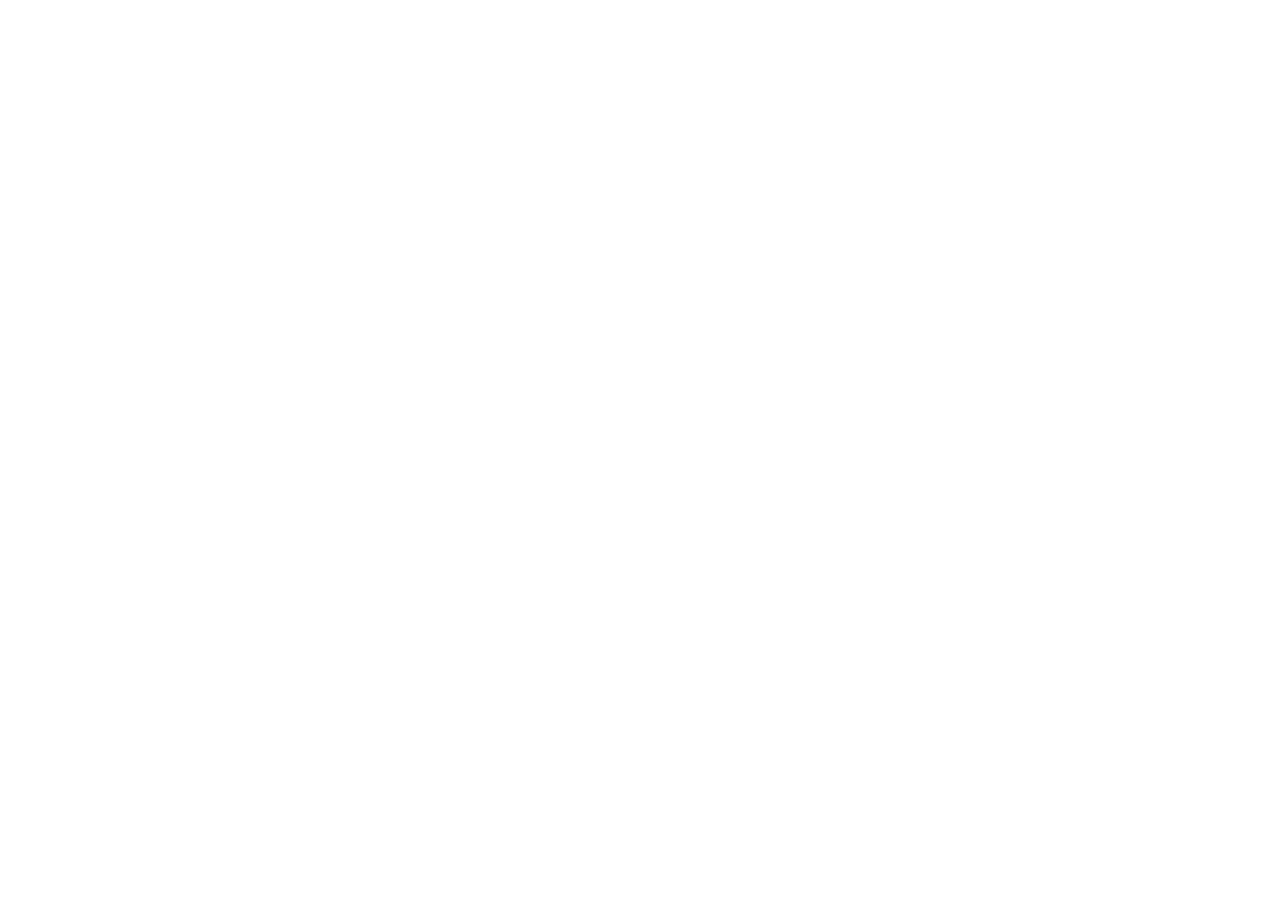
==== index.html @ 2eb29ce6 "添加大事件文件" ====
<!DOCTYPE html>
<html lang="zh-CN">

<head>
    <meta charset="UTF-8">
    <meta name="viewport" content="width=device-width, initial-scale=1.0">
    <title>Document</title>
</head>

<body>

</body>

</html>
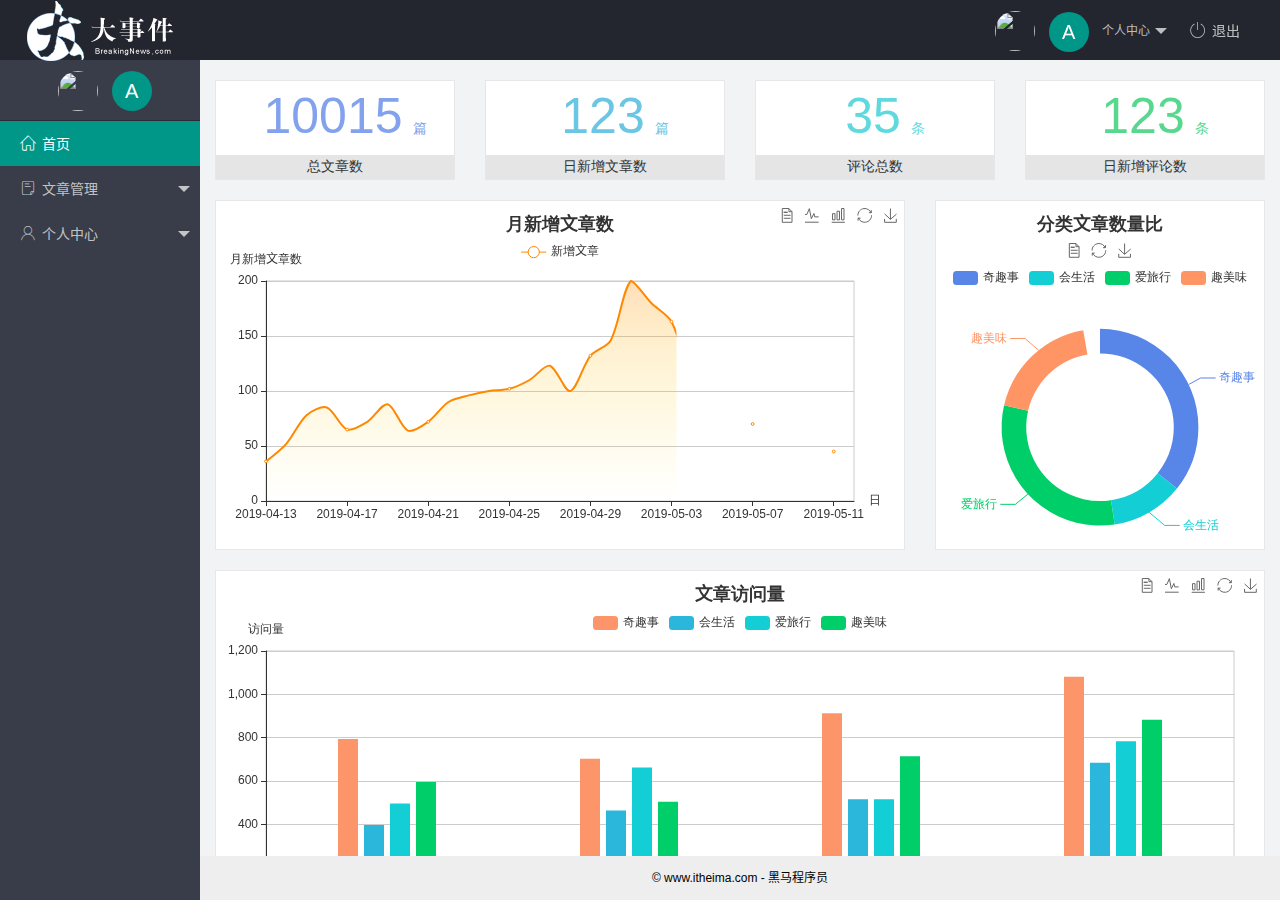
==== commit aab372e4: "完成了主页功能界面的开发" ====
--- a/index.html
+++ b/index.html
@@ -4,11 +4,90 @@
 <head>
     <meta charset="UTF-8">
     <meta name="viewport" content="width=device-width, initial-scale=1.0">
-    <title>Document</title>
+    <title>后台主页</title>
+    <!-- 导入layui的样式表 -->
+    <link rel="stylesheet" href="./assets/lib/layui/css/layui.css">
+    <!-- 引入第三方图标库 -->
+    <link rel="stylesheet" href="./assets/fonts/iconfont.css">
+    <!-- 导入自己的index.css样式表 -->
+    <link rel="stylesheet" href="./assets/css/index.css">
+    <!-- 导入jquery.js文件 -->
+    <script src="./assets/lib/jquery.js"></script>
+    <!-- 导入baseAPI.js文件 -->
+    <script src="./assets/js/baseAPI.js"></script>
+    <!-- 导入index.js文件 -->
+    <script src="./assets/js/index.js"></script>
+
 </head>
 
-<body>
+<body class="layui-layout-body">
+    <div class="layui-layout layui-layout-admin">
+        <div class="layui-header">
+            <div class="layui-logo">
+                <img src="./assets/images/logo.png" alt="">
+            </div>
+            <!-- 头部区域（可配合layui已有的水平导航） -->
+            <ul class="layui-nav layui-layout-right">
+                <li class="layui-nav-item">
+                    <a href="javascript:;" class="userinfo">
+                        <img src="http://t.cn/RCzsdCq" class="layui-nav-img">
+                        <span class="text-avator">A</span> 个人中心
+                    </a>
+                    <dl class="layui-nav-child">
+                        <dd><a href="">基本资料</a></dd>
+                        <dd><a href="">更改图像</a></dd>
+                        <dd><a href="">重置密码</a></dd>
+                    </dl>
+                </li>
+                <li class="layui-nav-item"><a href="javascript:;" id="btnlogout"><span
+                            class="iconfont icon-tuichu"></span>退出</a></li>
+            </ul>
+        </div>
 
+        <div class="layui-side layui-bg-black">
+            <div class="layui-side-scroll">
+                <!-- //左侧栏个人图像 -->
+                <div class="userinfo">
+                    <img src="http://t.cn/RCzsdCq" class="layui-nav-img">
+                    <span class="text-avator">A</span>
+                    <span id="welcome" 欢迎***</span>
+                </div>
+                <!-- 左侧导航区域（可配合layui已有的垂直导航） -->
+                <ul class="layui-nav layui-nav-tree" lay-shrink="all">
+                    <li class="layui-nav-item layui-this"><a href="/home/dashboard.html" target="fm"><span
+                                class="iconfont icon-home"></span>首页</a></li>
+                    <li class="layui-nav-item ">
+                        <a class="" href="javascript:;"><span class="iconfont icon-16"></span>文章管理</a>
+                        <dl class="layui-nav-child">
+                            <dd><a href="javascript:;"><i class="layui-icon layui-icon-app"></i> 文章类别</a></dd>
+                            <dd><a href="javascript:;"><i class="layui-icon layui-icon-app"></i> 文章列表</a></dd>
+                            <dd><a href="javascript:;"><i class="layui-icon layui-icon-app"></i> 发表文章</a></dd>
+                        </dl>
+                    </li>
+                    <li class="layui-nav-item">
+                        <a href="javascript:;"><span class="iconfont icon-user"></span>个人中心</a>
+                        <dl class="layui-nav-child">
+                            <dd><a href="javascript:;"><i class="layui-icon layui-icon-app"></i> 基本资料</a></dd>
+                            <dd><a href="javascript:;"><i class="layui-icon layui-icon-app"></i> 更换图像</a></dd>
+                            <dd><a href="javascript:;"><i class="layui-icon layui-icon-app"></i> 重置密码</a></dd>
+                        </dl>
+                    </li>
+                </ul>
+            </div>
+        </div>
+
+        <div class="layui-body">
+            <!-- 内容主体区域 -->
+            <iframe src="/home/dashboard.html" name='fm' frameborder="0"></iframe>
+        </div>
+
+        <div class="layui-footer footer">
+            <!-- 底部固定区域 -->
+            © www.itheima.com - 黑马程序员
+        </div>
+    </div>
+    <!-- 导入layui.js文件 -->
+    <script src="./assets/lib/layui/layui.all.js"></script>
 </body>
 
 </html>--- a/assets/lib/layui/css/layui.css
+++ b/assets/lib/layui/css/layui.css
@@ -0,0 +1,2 @@
+/** layui-v2.5.5 MIT License By https://www.layui.com */
+ .layui-inline,img{display:inline-block;vertical-align:middle}h1,h2,h3,h4,h5,h6{font-weight:400}.layui-edge,.layui-header,.layui-inline,.layui-main{position:relative}.layui-body,.layui-edge,.layui-elip{overflow:hidden}.layui-btn,.layui-edge,.layui-inline,img{vertical-align:middle}.layui-btn,.layui-disabled,.layui-icon,.layui-unselect{-moz-user-select:none;-webkit-user-select:none;-ms-user-select:none}.layui-elip,.layui-form-checkbox span,.layui-form-pane .layui-form-label{text-overflow:ellipsis;white-space:nowrap}.layui-breadcrumb,.layui-tree-btnGroup{visibility:hidden}blockquote,body,button,dd,div,dl,dt,form,h1,h2,h3,h4,h5,h6,input,li,ol,p,pre,td,textarea,th,ul{margin:0;padding:0;-webkit-tap-highlight-color:rgba(0,0,0,0)}a:active,a:hover{outline:0}img{border:none}li{list-style:none}table{border-collapse:collapse;border-spacing:0}h4,h5,h6{font-size:100%}button,input,optgroup,option,select,textarea{font-family:inherit;font-size:inherit;font-style:inherit;font-weight:inherit;outline:0}pre{white-space:pre-wrap;white-space:-moz-pre-wrap;white-space:-pre-wrap;white-space:-o-pre-wrap;word-wrap:break-word}body{line-height:24px;font:14px Helvetica Neue,Helvetica,PingFang SC,Tahoma,Arial,sans-serif}hr{height:1px;margin:10px 0;border:0;clear:both}a{color:#333;text-decoration:none}a:hover{color:#777}a cite{font-style:normal;*cursor:pointer}.layui-border-box,.layui-border-box *{box-sizing:border-box}.layui-box,.layui-box *{box-sizing:content-box}.layui-clear{clear:both;*zoom:1}.layui-clear:after{content:'\20';clear:both;*zoom:1;display:block;height:0}.layui-inline{*display:inline;*zoom:1}.layui-edge{display:inline-block;width:0;height:0;border-width:6px;border-style:dashed;border-color:transparent}.layui-edge-top{top:-4px;border-bottom-color:#999;border-bottom-style:solid}.layui-edge-right{border-left-color:#999;border-left-style:solid}.layui-edge-bottom{top:2px;border-top-color:#999;border-top-style:solid}.layui-edge-left{border-right-color:#999;border-right-style:solid}.layui-disabled,.layui-disabled:hover{color:#d2d2d2!important;cursor:not-allowed!important}.layui-circle{border-radius:100%}.layui-show{display:block!important}.layui-hide{display:none!important}@font-face{font-family:layui-icon;src:url(../font/iconfont.eot?v=250);src:url(../font/iconfont.eot?v=250#iefix) format('embedded-opentype'),url(../font/iconfont.woff2?v=250) format('woff2'),url(../font/iconfont.woff?v=250) format('woff'),url(../font/iconfont.ttf?v=250) format('truetype'),url(../font/iconfont.svg?v=250#layui-icon) format('svg')}.layui-icon{font-family:layui-icon!important;font-size:16px;font-style:normal;-webkit-font-smoothing:antialiased;-moz-osx-font-smoothing:grayscale}.layui-icon-reply-fill:before{content:"\e611"}.layui-icon-set-fill:before{content:"\e614"}.layui-icon-menu-fill:before{content:"\e60f"}.layui-icon-search:before{content:"\e615"}.layui-icon-share:before{content:"\e641"}.layui-icon-set-sm:before{content:"\e620"}.layui-icon-engine:before{content:"\e628"}.layui-icon-close:before{content:"\1006"}.layui-icon-close-fill:before{content:"\1007"}.layui-icon-chart-screen:before{content:"\e629"}.layui-icon-star:before{content:"\e600"}.layui-icon-circle-dot:before{content:"\e617"}.layui-icon-chat:before{content:"\e606"}.layui-icon-release:before{content:"\e609"}.layui-icon-list:before{content:"\e60a"}.layui-icon-chart:before{content:"\e62c"}.layui-icon-ok-circle:before{content:"\1005"}.layui-icon-layim-theme:before{content:"\e61b"}.layui-icon-table:before{content:"\e62d"}.layui-icon-right:before{content:"\e602"}.layui-icon-left:before{content:"\e603"}.layui-icon-cart-simple:before{content:"\e698"}.layui-icon-face-cry:before{content:"\e69c"}.layui-icon-face-smile:before{content:"\e6af"}.layui-icon-survey:before{content:"\e6b2"}.layui-icon-tree:before{content:"\e62e"}.layui-icon-upload-circle:before{content:"\e62f"}.layui-icon-add-circle:before{content:"\e61f"}.layui-icon-download-circle:before{content:"\e601"}.layui-icon-templeate-1:before{content:"\e630"}.layui-icon-util:before{content:"\e631"}.layui-icon-face-surprised:before{content:"\e664"}.layui-icon-edit:before{content:"\e642"}.layui-icon-speaker:before{content:"\e645"}.layui-icon-down:before{content:"\e61a"}.layui-icon-file:before{content:"\e621"}.layui-icon-layouts:before{content:"\e632"}.layui-icon-rate-half:before{content:"\e6c9"}.layui-icon-add-circle-fine:before{content:"\e608"}.layui-icon-prev-circle:before{content:"\e633"}.layui-icon-read:before{content:"\e705"}.layui-icon-404:before{content:"\e61c"}.layui-icon-carousel:before{content:"\e634"}.layui-icon-help:before{content:"\e607"}.layui-icon-code-circle:before{content:"\e635"}.layui-icon-water:before{content:"\e636"}.layui-icon-username:before{content:"\e66f"}.layui-icon-find-fill:before{content:"\e670"}.layui-icon-about:before{content:"\e60b"}.layui-icon-location:before{content:"\e715"}.layui-icon-up:before{content:"\e619"}.layui-icon-pause:before{content:"\e651"}.layui-icon-date:before{content:"\e637"}.layui-icon-layim-uploadfile:before{content:"\e61d"}.layui-icon-delete:before{content:"\e640"}.layui-icon-play:before{content:"\e652"}.layui-icon-top:before{content:"\e604"}.layui-icon-friends:before{content:"\e612"}.layui-icon-refresh-3:before{content:"\e9aa"}.layui-icon-ok:before{content:"\e605"}.layui-icon-layer:before{content:"\e638"}.layui-icon-face-smile-fine:before{content:"\e60c"}.layui-icon-dollar:before{content:"\e659"}.layui-icon-group:before{content:"\e613"}.layui-icon-layim-download:before{content:"\e61e"}.layui-icon-picture-fine:before{content:"\e60d"}.layui-icon-link:before{content:"\e64c"}.layui-icon-diamond:before{content:"\e735"}.layui-icon-log:before{content:"\e60e"}.layui-icon-rate-solid:before{content:"\e67a"}.layui-icon-fonts-del:before{content:"\e64f"}.layui-icon-unlink:before{content:"\e64d"}.layui-icon-fonts-clear:before{content:"\e639"}.layui-icon-triangle-r:before{content:"\e623"}.layui-icon-circle:before{content:"\e63f"}.layui-icon-radio:before{content:"\e643"}.layui-icon-align-center:before{content:"\e647"}.layui-icon-align-right:before{content:"\e648"}.layui-icon-align-left:before{content:"\e649"}.layui-icon-loading-1:before{content:"\e63e"}.layui-icon-return:before{content:"\e65c"}.layui-icon-fonts-strong:before{content:"\e62b"}.layui-icon-upload:before{content:"\e67c"}.layui-icon-dialogue:before{content:"\e63a"}.layui-icon-video:before{content:"\e6ed"}.layui-icon-headset:before{content:"\e6fc"}.layui-icon-cellphone-fine:before{content:"\e63b"}.layui-icon-add-1:before{content:"\e654"}.layui-icon-face-smile-b:before{content:"\e650"}.layui-icon-fonts-html:before{content:"\e64b"}.layui-icon-form:before{content:"\e63c"}.layui-icon-cart:before{content:"\e657"}.layui-icon-camera-fill:before{content:"\e65d"}.layui-icon-tabs:before{content:"\e62a"}.layui-icon-fonts-code:before{content:"\e64e"}.layui-icon-fire:before{content:"\e756"}.layui-icon-set:before{content:"\e716"}.layui-icon-fonts-u:before{content:"\e646"}.layui-icon-triangle-d:before{content:"\e625"}.layui-icon-tips:before{content:"\e702"}.layui-icon-picture:before{content:"\e64a"}.layui-icon-more-vertical:before{content:"\e671"}.layui-icon-flag:before{content:"\e66c"}.layui-icon-loading:before{content:"\e63d"}.layui-icon-fonts-i:before{content:"\e644"}.layui-icon-refresh-1:before{content:"\e666"}.layui-icon-rmb:before{content:"\e65e"}.layui-icon-home:before{content:"\e68e"}.layui-icon-user:before{content:"\e770"}.layui-icon-notice:before{content:"\e667"}.layui-icon-login-weibo:before{content:"\e675"}.layui-icon-voice:before{content:"\e688"}.layui-icon-upload-drag:before{content:"\e681"}.layui-icon-login-qq:before{content:"\e676"}.layui-icon-snowflake:before{content:"\e6b1"}.layui-icon-file-b:before{content:"\e655"}.layui-icon-template:before{content:"\e663"}.layui-icon-auz:before{content:"\e672"}.layui-icon-console:before{content:"\e665"}.layui-icon-app:before{content:"\e653"}.layui-icon-prev:before{content:"\e65a"}.layui-icon-website:before{content:"\e7ae"}.layui-icon-next:before{content:"\e65b"}.layui-icon-component:before{content:"\e857"}.layui-icon-more:before{content:"\e65f"}.layui-icon-login-wechat:before{content:"\e677"}.layui-icon-shrink-right:before{content:"\e668"}.layui-icon-spread-left:before{content:"\e66b"}.layui-icon-camera:before{content:"\e660"}.layui-icon-note:before{content:"\e66e"}.layui-icon-refresh:before{content:"\e669"}.layui-icon-female:before{content:"\e661"}.layui-icon-male:before{content:"\e662"}.layui-icon-password:before{content:"\e673"}.layui-icon-senior:before{content:"\e674"}.layui-icon-theme:before{content:"\e66a"}.layui-icon-tread:before{content:"\e6c5"}.layui-icon-praise:before{content:"\e6c6"}.layui-icon-star-fill:before{content:"\e658"}.layui-icon-rate:before{content:"\e67b"}.layui-icon-template-1:before{content:"\e656"}.layui-icon-vercode:before{content:"\e679"}.layui-icon-cellphone:before{content:"\e678"}.layui-icon-screen-full:before{content:"\e622"}.layui-icon-screen-restore:before{content:"\e758"}.layui-icon-cols:before{content:"\e610"}.layui-icon-export:before{content:"\e67d"}.layui-icon-print:before{content:"\e66d"}.layui-icon-slider:before{content:"\e714"}.layui-icon-addition:before{content:"\e624"}.layui-icon-subtraction:before{content:"\e67e"}.layui-icon-service:before{content:"\e626"}.layui-icon-transfer:before{content:"\e691"}.layui-main{width:1140px;margin:0 auto}.layui-header{z-index:1000;height:60px}.layui-header a:hover{transition:all .5s;-webkit-transition:all .5s}.layui-side{position:fixed;left:0;top:0;bottom:0;z-index:999;width:200px;overflow-x:hidden}.layui-side-scroll{position:relative;width:220px;height:100%;overflow-x:hidden}.layui-body{position:absolute;left:200px;right:0;top:0;bottom:0;z-index:998;width:auto;overflow-y:auto;box-sizing:border-box}.layui-layout-body{overflow:hidden}.layui-layout-admin .layui-header{background-color:#23262E}.layui-layout-admin .layui-side{top:60px;width:200px;overflow-x:hidden}.layui-layout-admin .layui-body{position:fixed;top:60px;bottom:44px}.layui-layout-admin .layui-main{width:auto;margin:0 15px}.layui-layout-admin .layui-footer{position:fixed;left:200px;right:0;bottom:0;height:44px;line-height:44px;padding:0 15px;background-color:#eee}.layui-layout-admin .layui-logo{position:absolute;left:0;top:0;width:200px;height:100%;line-height:60px;text-align:center;color:#009688;font-size:16px}.layui-layout-admin .layui-header .layui-nav{background:0 0}.layui-layout-left{position:absolute!important;left:200px;top:0}.layui-layout-right{position:absolute!important;right:0;top:0}.layui-container{position:relative;margin:0 auto;padding:0 15px;box-sizing:border-box}.layui-fluid{position:relative;margin:0 auto;padding:0 15px}.layui-row:after,.layui-row:before{content:'';display:block;clear:both}.layui-col-lg1,.layui-col-lg10,.layui-col-lg11,.layui-col-lg12,.layui-col-lg2,.layui-col-lg3,.layui-col-lg4,.layui-col-lg5,.layui-col-lg6,.layui-col-lg7,.layui-col-lg8,.layui-col-lg9,.layui-col-md1,.layui-col-md10,.layui-col-md11,.layui-col-md12,.layui-col-md2,.layui-col-md3,.layui-col-md4,.layui-col-md5,.layui-col-md6,.layui-col-md7,.layui-col-md8,.layui-col-md9,.layui-col-sm1,.layui-col-sm10,.layui-col-sm11,.layui-col-sm12,.layui-col-sm2,.layui-col-sm3,.layui-col-sm4,.layui-col-sm5,.layui-col-sm6,.layui-col-sm7,.layui-col-sm8,.layui-col-sm9,.layui-col-xs1,.layui-col-xs10,.layui-col-xs11,.layui-col-xs12,.layui-col-xs2,.layui-col-xs3,.layui-col-xs4,.layui-col-xs5,.layui-col-xs6,.layui-col-xs7,.layui-col-xs8,.layui-col-xs9{position:relative;display:block;box-sizing:border-box}.layui-col-xs1,.layui-col-xs10,.layui-col-xs11,.layui-col-xs12,.layui-col-xs2,.layui-col-xs3,.layui-col-xs4,.layui-col-xs5,.layui-col-xs6,.layui-col-xs7,.layui-col-xs8,.layui-col-xs9{float:left}.layui-col-xs1{width:8.33333333%}.layui-col-xs2{width:16.66666667%}.layui-col-xs3{width:25%}.layui-col-xs4{width:33.33333333%}.layui-col-xs5{width:41.66666667%}.layui-col-xs6{width:50%}.layui-col-xs7{width:58.33333333%}.layui-col-xs8{width:66.66666667%}.layui-col-xs9{width:75%}.layui-col-xs10{width:83.33333333%}.layui-col-xs11{width:91.66666667%}.layui-col-xs12{width:100%}.layui-col-xs-offset1{margin-left:8.33333333%}.layui-col-xs-offset2{margin-left:16.66666667%}.layui-col-xs-offset3{margin-left:25%}.layui-col-xs-offset4{margin-left:33.33333333%}.layui-col-xs-offset5{margin-left:41.66666667%}.layui-col-xs-offset6{margin-left:50%}.layui-col-xs-offset7{margin-left:58.33333333%}.layui-col-xs-offset8{margin-left:66.66666667%}.layui-col-xs-offset9{margin-left:75%}.layui-col-xs-offset10{margin-left:83.33333333%}.layui-col-xs-offset11{margin-left:91.66666667%}.layui-col-xs-offset12{margin-left:100%}@media screen and (max-width:768px){.layui-hide-xs{display:none!important}.layui-show-xs-block{display:block!important}.layui-show-xs-inline{display:inline!important}.layui-show-xs-inline-block{display:inline-block!important}}@media screen and (min-width:768px){.layui-container{width:750px}.layui-hide-sm{display:none!important}.layui-show-sm-block{display:block!important}.layui-show-sm-inline{display:inline!important}.layui-show-sm-inline-block{display:inline-block!important}.layui-col-sm1,.layui-col-sm10,.layui-col-sm11,.layui-col-sm12,.layui-col-sm2,.layui-col-sm3,.layui-col-sm4,.layui-col-sm5,.layui-col-sm6,.layui-col-sm7,.layui-col-sm8,.layui-col-sm9{float:left}.layui-col-sm1{width:8.33333333%}.layui-col-sm2{width:16.66666667%}.layui-col-sm3{width:25%}.layui-col-sm4{width:33.33333333%}.layui-col-sm5{width:41.66666667%}.layui-col-sm6{width:50%}.layui-col-sm7{width:58.33333333%}.layui-col-sm8{width:66.66666667%}.layui-col-sm9{width:75%}.layui-col-sm10{width:83.33333333%}.layui-col-sm11{width:91.66666667%}.layui-col-sm12{width:100%}.layui-col-sm-offset1{margin-left:8.33333333%}.layui-col-sm-offset2{margin-left:16.66666667%}.layui-col-sm-offset3{margin-left:25%}.layui-col-sm-offset4{margin-left:33.33333333%}.layui-col-sm-offset5{margin-left:41.66666667%}.layui-col-sm-offset6{margin-left:50%}.layui-col-sm-offset7{margin-left:58.33333333%}.layui-col-sm-offset8{margin-left:66.66666667%}.layui-col-sm-offset9{margin-left:75%}.layui-col-sm-offset10{margin-left:83.33333333%}.layui-col-sm-offset11{margin-left:91.66666667%}.layui-col-sm-offset12{margin-left:100%}}@media screen and (min-width:992px){.layui-container{width:970px}.layui-hide-md{display:none!important}.layui-show-md-block{display:block!important}.layui-show-md-inline{display:inline!important}.layui-show-md-inline-block{display:inline-block!important}.layui-col-md1,.layui-col-md10,.layui-col-md11,.layui-col-md12,.layui-col-md2,.layui-col-md3,.layui-col-md4,.layui-col-md5,.layui-col-md6,.layui-col-md7,.layui-col-md8,.layui-col-md9{float:left}.layui-col-md1{width:8.33333333%}.layui-col-md2{width:16.66666667%}.layui-col-md3{width:25%}.layui-col-md4{width:33.33333333%}.layui-col-md5{width:41.66666667%}.layui-col-md6{width:50%}.layui-col-md7{width:58.33333333%}.layui-col-md8{width:66.66666667%}.layui-col-md9{width:75%}.layui-col-md10{width:83.33333333%}.layui-col-md11{width:91.66666667%}.layui-col-md12{width:100%}.layui-col-md-offset1{margin-left:8.33333333%}.layui-col-md-offset2{margin-left:16.66666667%}.layui-col-md-offset3{margin-left:25%}.layui-col-md-offset4{margin-left:33.33333333%}.layui-col-md-offset5{margin-left:41.66666667%}.layui-col-md-offset6{margin-left:50%}.layui-col-md-offset7{margin-left:58.33333333%}.layui-col-md-offset8{margin-left:66.66666667%}.layui-col-md-offset9{margin-left:75%}.layui-col-md-offset10{margin-left:83.33333333%}.layui-col-md-offset11{margin-left:91.66666667%}.layui-col-md-offset12{margin-left:100%}}@media screen and (min-width:1200px){.layui-container{width:1170px}.layui-hide-lg{display:none!important}.layui-show-lg-block{display:block!important}.layui-show-lg-inline{display:inline!important}.layui-show-lg-inline-block{display:inline-block!important}.layui-col-lg1,.layui-col-lg10,.layui-col-lg11,.layui-col-lg12,.layui-col-lg2,.layui-col-lg3,.layui-col-lg4,.layui-col-lg5,.layui-col-lg6,.layui-col-lg7,.layui-col-lg8,.layui-col-lg9{float:left}.layui-col-lg1{width:8.33333333%}.layui-col-lg2{width:16.66666667%}.layui-col-lg3{width:25%}.layui-col-lg4{width:33.33333333%}.layui-col-lg5{width:41.66666667%}.layui-col-lg6{width:50%}.layui-col-lg7{width:58.33333333%}.layui-col-lg8{width:66.66666667%}.layui-col-lg9{width:75%}.layui-col-lg10{width:83.33333333%}.layui-col-lg11{width:91.66666667%}.layui-col-lg12{width:100%}.layui-col-lg-offset1{margin-left:8.33333333%}.layui-col-lg-offset2{margin-left:16.66666667%}.layui-col-lg-offset3{margin-left:25%}.layui-col-lg-offset4{margin-left:33.33333333%}.layui-col-lg-offset5{margin-left:41.66666667%}.layui-col-lg-offset6{margin-left:50%}.layui-col-lg-offset7{margin-left:58.33333333%}.layui-col-lg-offset8{margin-left:66.66666667%}.layui-col-lg-offset9{margin-left:75%}.layui-col-lg-offset10{margin-left:83.33333333%}.layui-col-lg-offset11{margin-left:91.66666667%}.layui-col-lg-offset12{margin-left:100%}}.layui-col-space1{margin:-.5px}.layui-col-space1>*{padding:.5px}.layui-col-space3{margin:-1.5px}.layui-col-space3>*{padding:1.5px}.layui-col-space5{margin:-2.5px}.layui-col-space5>*{padding:2.5px}.layui-col-space8{margin:-3.5px}.layui-col-space8>*{padding:3.5px}.layui-col-space10{margin:-5px}.layui-col-space10>*{padding:5px}.layui-col-space12{margin:-6px}.layui-col-space12>*{padding:6px}.layui-col-space15{margin:-7.5px}.layui-col-space15>*{padding:7.5px}.layui-col-space18{margin:-9px}.layui-col-space18>*{padding:9px}.layui-col-space20{margin:-10px}.layui-col-space20>*{padding:10px}.layui-col-space22{margin:-11px}.layui-col-space22>*{padding:11px}.layui-col-space25{margin:-12.5px}.layui-col-space25>*{padding:12.5px}.layui-col-space30{margin:-15px}.layui-col-space30>*{padding:15px}.layui-btn,.layui-input,.layui-select,.layui-textarea,.layui-upload-button{outline:0;-webkit-appearance:none;transition:all .3s;-webkit-transition:all .3s;box-sizing:border-box}.layui-elem-quote{margin-bottom:10px;padding:15px;line-height:22px;border-left:5px solid #009688;border-radius:0 2px 2px 0;background-color:#f2f2f2}.layui-quote-nm{border-style:solid;border-width:1px 1px 1px 5px;background:0 0}.layui-elem-field{margin-bottom:10px;padding:0;border-width:1px;border-style:solid}.layui-elem-field legend{margin-left:20px;padding:0 10px;font-size:20px;font-weight:300}.layui-field-title{margin:10px 0 20px;border-width:1px 0 0}.layui-field-box{padding:10px 15px}.layui-field-title .layui-field-box{padding:10px 0}.layui-progress{position:relative;height:6px;border-radius:20px;background-color:#e2e2e2}.layui-progress-bar{position:absolute;left:0;top:0;width:0;max-width:100%;height:6px;border-radius:20px;text-align:right;background-color:#5FB878;transition:all .3s;-webkit-transition:all .3s}.layui-progress-big,.layui-progress-big .layui-progress-bar{height:18px;line-height:18px}.layui-progress-text{position:relative;top:-20px;line-height:18px;font-size:12px;color:#666}.layui-progress-big .layui-progress-text{position:static;padding:0 10px;color:#fff}.layui-collapse{border-width:1px;border-style:solid;border-radius:2px}.layui-colla-content,.layui-colla-item{border-top-width:1px;border-top-style:solid}.layui-colla-item:first-child{border-top:none}.layui-colla-title{position:relative;height:42px;line-height:42px;padding:0 15px 0 35px;color:#333;background-color:#f2f2f2;cursor:pointer;font-size:14px;overflow:hidden}.layui-colla-content{display:none;padding:10px 15px;line-height:22px;color:#666}.layui-colla-icon{position:absolute;left:15px;top:0;font-size:14px}.layui-card{margin-bottom:15px;border-radius:2px;background-color:#fff;box-shadow:0 1px 2px 0 rgba(0,0,0,.05)}.layui-card:last-child{margin-bottom:0}.layui-card-header{position:relative;height:42px;line-height:42px;padding:0 15px;border-bottom:1px solid #f6f6f6;color:#333;border-radius:2px 2px 0 0;font-size:14px}.layui-bg-black,.layui-bg-blue,.layui-bg-cyan,.layui-bg-green,.layui-bg-orange,.layui-bg-red{color:#fff!important}.layui-card-body{position:relative;padding:10px 15px;line-height:24px}.layui-card-body[pad15]{padding:15px}.layui-card-body[pad20]{padding:20px}.layui-card-body .layui-table{margin:5px 0}.layui-card .layui-tab{margin:0}.layui-panel-window{position:relative;padding:15px;border-radius:0;border-top:5px solid #E6E6E6;background-color:#fff}.layui-auxiliar-moving{position:fixed;left:0;right:0;top:0;bottom:0;width:100%;height:100%;background:0 0;z-index:9999999999}.layui-form-label,.layui-form-mid,.layui-form-select,.layui-input-block,.layui-input-inline,.layui-textarea{position:relative}.layui-bg-red{background-color:#FF5722!important}.layui-bg-orange{background-color:#FFB800!important}.layui-bg-green{background-color:#009688!important}.layui-bg-cyan{background-color:#2F4056!important}.layui-bg-blue{background-color:#1E9FFF!important}.layui-bg-black{background-color:#393D49!important}.layui-bg-gray{background-color:#eee!important;color:#666!important}.layui-badge-rim,.layui-colla-content,.layui-colla-item,.layui-collapse,.layui-elem-field,.layui-form-pane .layui-form-item[pane],.layui-form-pane .layui-form-label,.layui-input,.layui-layedit,.layui-layedit-tool,.layui-quote-nm,.layui-select,.layui-tab-bar,.layui-tab-card,.layui-tab-title,.layui-tab-title .layui-this:after,.layui-textarea{border-color:#e6e6e6}.layui-timeline-item:before,hr{background-color:#e6e6e6}.layui-text{line-height:22px;font-size:14px;color:#666}.layui-text h1,.layui-text h2,.layui-text h3{font-weight:500;color:#333}.layui-text h1{font-size:30px}.layui-text h2{font-size:24px}.layui-text h3{font-size:18px}.layui-text a:not(.layui-btn){color:#01AAED}.layui-text a:not(.layui-btn):hover{text-decoration:underline}.layui-text ul{padding:5px 0 5px 15px}.layui-text ul li{margin-top:5px;list-style-type:disc}.layui-text em,.layui-word-aux{color:#999!important;padding:0 5px!important}.layui-btn{display:inline-block;height:38px;line-height:38px;padding:0 18px;background-color:#009688;color:#fff;white-space:nowrap;text-align:center;font-size:14px;border:none;border-radius:2px;cursor:pointer}.layui-btn:hover{opacity:.8;filter:alpha(opacity=80);color:#fff}.layui-btn:active{opacity:1;filter:alpha(opacity=100)}.layui-btn+.layui-btn{margin-left:10px}.layui-btn-container{font-size:0}.layui-btn-container .layui-btn{margin-right:10px;margin-bottom:10px}.layui-btn-container .layui-btn+.layui-btn{margin-left:0}.layui-table .layui-btn-container .layui-btn{margin-bottom:9px}.layui-btn-radius{border-radius:100px}.layui-btn .layui-icon{margin-right:3px;font-size:18px;vertical-align:bottom;vertical-align:middle\9}.layui-btn-primary{border:1px solid #C9C9C9;background-color:#fff;color:#555}.layui-btn-primary:hover{border-color:#009688;color:#333}.layui-btn-normal{background-color:#1E9FFF}.layui-btn-warm{background-color:#FFB800}.layui-btn-danger{background-color:#FF5722}.layui-btn-checked{background-color:#5FB878}.layui-btn-disabled,.layui-btn-disabled:active,.layui-btn-disabled:hover{border:1px solid #e6e6e6;background-color:#FBFBFB;color:#C9C9C9;cursor:not-allowed;opacity:1}.layui-btn-lg{height:44px;line-height:44px;padding:0 25px;font-size:16px}.layui-btn-sm{height:30px;line-height:30px;padding:0 10px;font-size:12px}.layui-btn-sm i{font-size:16px!important}.layui-btn-xs{height:22px;line-height:22px;padding:0 5px;font-size:12px}.layui-btn-xs i{font-size:14px!important}.layui-btn-group{display:inline-block;vertical-align:middle;font-size:0}.layui-btn-group .layui-btn{margin-left:0!important;margin-right:0!important;border-left:1px solid rgba(255,255,255,.5);border-radius:0}.layui-btn-group .layui-btn-primary{border-left:none}.layui-btn-group .layui-btn-primary:hover{border-color:#C9C9C9;color:#009688}.layui-btn-group .layui-btn:first-child{border-left:none;border-radius:2px 0 0 2px}.layui-btn-group .layui-btn-primary:first-child{border-left:1px solid #c9c9c9}.layui-btn-group .layui-btn:last-child{border-radius:0 2px 2px 0}.layui-btn-group .layui-btn+.layui-btn{margin-left:0}.layui-btn-group+.layui-btn-group{margin-left:10px}.layui-btn-fluid{width:100%}.layui-input,.layui-select,.layui-textarea{height:38px;line-height:1.3;line-height:38px\9;border-width:1px;border-style:solid;background-color:#fff;border-radius:2px}.layui-input::-webkit-input-placeholder,.layui-select::-webkit-input-placeholder,.layui-textarea::-webkit-input-placeholder{line-height:1.3}.layui-input,.layui-textarea{display:block;width:100%;padding-left:10px}.layui-input:hover,.layui-textarea:hover{border-color:#D2D2D2!important}.layui-input:focus,.layui-textarea:focus{border-color:#C9C9C9!important}.layui-textarea{min-height:100px;height:auto;line-height:20px;padding:6px 10px;resize:vertical}.layui-select{padding:0 10px}.layui-form input[type=checkbox],.layui-form input[type=radio],.layui-form select{display:none}.layui-form [lay-ignore]{display:initial}.layui-form-item{margin-bottom:15px;clear:both;*zoom:1}.layui-form-item:after{content:'\20';clear:both;*zoom:1;display:block;height:0}.layui-form-label{float:left;display:block;padding:9px 15px;width:80px;font-weight:400;line-height:20px;text-align:right}.layui-form-label-col{display:block;float:none;padding:9px 0;line-height:20px;text-align:left}.layui-form-item .layui-inline{margin-bottom:5px;margin-right:10px}.layui-input-block{margin-left:110px;min-height:36px}.layui-input-inline{display:inline-block;vertical-align:middle}.layui-form-item .layui-input-inline{float:left;width:190px;margin-right:10px}.layui-form-text .layui-input-inline{width:auto}.layui-form-mid{float:left;display:block;padding:9px 0!important;line-height:20px;margin-right:10px}.layui-form-danger+.layui-form-select .layui-input,.layui-form-danger:focus{border-color:#FF5722!important}.layui-form-select .layui-input{padding-right:30px;cursor:pointer}.layui-form-select .layui-edge{position:absolute;right:10px;top:50%;margin-top:-3px;cursor:pointer;border-width:6px;border-top-color:#c2c2c2;border-top-style:solid;transition:all .3s;-webkit-transition:all .3s}.layui-form-select dl{display:none;position:absolute;left:0;top:42px;padding:5px 0;z-index:899;min-width:100%;border:1px solid #d2d2d2;max-height:300px;overflow-y:auto;background-color:#fff;border-radius:2px;box-shadow:0 2px 4px rgba(0,0,0,.12);box-sizing:border-box}.layui-form-select dl dd,.layui-form-select dl dt{padding:0 10px;line-height:36px;white-space:nowrap;overflow:hidden;text-overflow:ellipsis}.layui-form-select dl dt{font-size:12px;color:#999}.layui-form-select dl dd{cursor:pointer}.layui-form-select dl dd:hover{background-color:#f2f2f2;-webkit-transition:.5s all;transition:.5s all}.layui-form-select .layui-select-group dd{padding-left:20px}.layui-form-select dl dd.layui-select-tips{padding-left:10px!important;color:#999}.layui-form-select dl dd.layui-this{background-color:#5FB878;color:#fff}.layui-form-checkbox,.layui-form-select dl dd.layui-disabled{background-color:#fff}.layui-form-selected dl{display:block}.layui-form-checkbox,.layui-form-checkbox *,.layui-form-switch{display:inline-block;vertical-align:middle}.layui-form-selected .layui-edge{margin-top:-9px;-webkit-transform:rotate(180deg);transform:rotate(180deg);margin-top:-3px\9}:root .layui-form-selected .layui-edge{margin-top:-9px\0/IE9}.layui-form-selectup dl{top:auto;bottom:42px}.layui-select-none{margin:5px 0;text-align:center;color:#999}.layui-select-disabled .layui-disabled{border-color:#eee!important}.layui-select-disabled .layui-edge{border-top-color:#d2d2d2}.layui-form-checkbox{position:relative;height:30px;line-height:30px;margin-right:10px;padding-right:30px;cursor:pointer;font-size:0;-webkit-transition:.1s linear;transition:.1s linear;box-sizing:border-box}.layui-form-checkbox span{padding:0 10px;height:100%;font-size:14px;border-radius:2px 0 0 2px;background-color:#d2d2d2;color:#fff;overflow:hidden}.layui-form-checkbox:hover span{background-color:#c2c2c2}.layui-form-checkbox i{position:absolute;right:0;top:0;width:30px;height:28px;border:1px solid #d2d2d2;border-left:none;border-radius:0 2px 2px 0;color:#fff;font-size:20px;text-align:center}.layui-form-checkbox:hover i{border-color:#c2c2c2;color:#c2c2c2}.layui-form-checked,.layui-form-checked:hover{border-color:#5FB878}.layui-form-checked span,.layui-form-checked:hover span{background-color:#5FB878}.layui-form-checked i,.layui-form-checked:hover i{color:#5FB878}.layui-form-item .layui-form-checkbox{margin-top:4px}.layui-form-checkbox[lay-skin=primary]{height:auto!important;line-height:normal!important;min-width:18px;min-height:18px;border:none!important;margin-right:0;padding-left:28px;padding-right:0;background:0 0}.layui-form-checkbox[lay-skin=primary] span{padding-left:0;padding-right:15px;line-height:18px;background:0 0;color:#666}.layui-form-checkbox[lay-skin=primary] i{right:auto;left:0;width:16px;height:16px;line-height:16px;border:1px solid #d2d2d2;font-size:12px;border-radius:2px;background-color:#fff;-webkit-transition:.1s linear;transition:.1s linear}.layui-form-checkbox[lay-skin=primary]:hover i{border-color:#5FB878;color:#fff}.layui-form-checked[lay-skin=primary] i{border-color:#5FB878!important;background-color:#5FB878;color:#fff}.layui-checkbox-disbaled[lay-skin=primary] span{background:0 0!important;color:#c2c2c2}.layui-checkbox-disbaled[lay-skin=primary]:hover i{border-color:#d2d2d2}.layui-form-item .layui-form-checkbox[lay-skin=primary]{margin-top:10px}.layui-form-switch{position:relative;height:22px;line-height:22px;min-width:35px;padding:0 5px;margin-top:8px;border:1px solid #d2d2d2;border-radius:20px;cursor:pointer;background-color:#fff;-webkit-transition:.1s linear;transition:.1s linear}.layui-form-switch i{position:absolute;left:5px;top:3px;width:16px;height:16px;border-radius:20px;background-color:#d2d2d2;-webkit-transition:.1s linear;transition:.1s linear}.layui-form-switch em{position:relative;top:0;width:25px;margin-left:21px;padding:0!important;text-align:center!important;color:#999!important;font-style:normal!important;font-size:12px}.layui-form-onswitch{border-color:#5FB878;background-color:#5FB878}.layui-checkbox-disbaled,.layui-checkbox-disbaled i{border-color:#e2e2e2!important}.layui-form-onswitch i{left:100%;margin-left:-21px;background-color:#fff}.layui-form-onswitch em{margin-left:5px;margin-right:21px;color:#fff!important}.layui-checkbox-disbaled span{background-color:#e2e2e2!important}.layui-checkbox-disbaled:hover i{color:#fff!important}[lay-radio]{display:none}.layui-form-radio,.layui-form-radio *{display:inline-block;vertical-align:middle}.layui-form-radio{line-height:28px;margin:6px 10px 0 0;padding-right:10px;cursor:pointer;font-size:0}.layui-form-radio *{font-size:14px}.layui-form-radio>i{margin-right:8px;font-size:22px;color:#c2c2c2}.layui-form-radio>i:hover,.layui-form-radioed>i{color:#5FB878}.layui-radio-disbaled>i{color:#e2e2e2!important}.layui-form-pane .layui-form-label{width:110px;padding:8px 15px;height:38px;line-height:20px;border-width:1px;border-style:solid;border-radius:2px 0 0 2px;text-align:center;background-color:#FBFBFB;overflow:hidden;box-sizing:border-box}.layui-form-pane .layui-input-inline{margin-left:-1px}.layui-form-pane .layui-input-block{margin-left:110px;left:-1px}.layui-form-pane .layui-input{border-radius:0 2px 2px 0}.layui-form-pane .layui-form-text .layui-form-label{float:none;width:100%;border-radius:2px;box-sizing:border-box;text-align:left}.layui-form-pane .layui-form-text .layui-input-inline{display:block;margin:0;top:-1px;clear:both}.layui-form-pane .layui-form-text .layui-input-block{margin:0;left:0;top:-1px}.layui-form-pane .layui-form-text .layui-textarea{min-height:100px;border-radius:0 0 2px 2px}.layui-form-pane .layui-form-checkbox{margin:4px 0 4px 10px}.layui-form-pane .layui-form-radio,.layui-form-pane .layui-form-switch{margin-top:6px;margin-left:10px}.layui-form-pane .layui-form-item[pane]{position:relative;border-width:1px;border-style:solid}.layui-form-pane .layui-form-item[pane] .layui-form-label{position:absolute;left:0;top:0;height:100%;border-width:0 1px 0 0}.layui-form-pane .layui-form-item[pane] .layui-input-inline{margin-left:110px}@media screen and (max-width:450px){.layui-form-item .layui-form-label{text-overflow:ellipsis;overflow:hidden;white-space:nowrap}.layui-form-item .layui-inline{display:block;margin-right:0;margin-bottom:20px;clear:both}.layui-form-item .layui-inline:after{content:'\20';clear:both;display:block;height:0}.layui-form-item .layui-input-inline{display:block;float:none;left:-3px;width:auto;margin:0 0 10px 112px}.layui-form-item .layui-input-inline+.layui-form-mid{margin-left:110px;top:-5px;padding:0}.layui-form-item .layui-form-checkbox{margin-right:5px;margin-bottom:5px}}.layui-layedit{border-width:1px;border-style:solid;border-radius:2px}.layui-layedit-tool{padding:3px 5px;border-bottom-width:1px;border-bottom-style:solid;font-size:0}.layedit-tool-fixed{position:fixed;top:0;border-top:1px solid #e2e2e2}.layui-layedit-tool .layedit-tool-mid,.layui-layedit-tool .layui-icon{display:inline-block;vertical-align:middle;text-align:center;font-size:14px}.layui-layedit-tool .layui-icon{position:relative;width:32px;height:30px;line-height:30px;margin:3px 5px;color:#777;cursor:pointer;border-radius:2px}.layui-layedit-tool .layui-icon:hover{color:#393D49}.layui-layedit-tool .layui-icon:active{color:#000}.layui-layedit-tool .layedit-tool-active{background-color:#e2e2e2;color:#000}.layui-layedit-tool .layui-disabled,.layui-layedit-tool .layui-disabled:hover{color:#d2d2d2;cursor:not-allowed}.layui-layedit-tool .layedit-tool-mid{width:1px;height:18px;margin:0 10px;background-color:#d2d2d2}.layedit-tool-html{width:50px!important;font-size:30px!important}.layedit-tool-b,.layedit-tool-code,.layedit-tool-help{font-size:16px!important}.layedit-tool-d,.layedit-tool-face,.layedit-tool-image,.layedit-tool-unlink{font-size:18px!important}.layedit-tool-image input{position:absolute;font-size:0;left:0;top:0;width:100%;height:100%;opacity:.01;filter:Alpha(opacity=1);cursor:pointer}.layui-layedit-iframe iframe{display:block;width:100%}#LAY_layedit_code{overflow:hidden}.layui-laypage{display:inline-block;*display:inline;*zoom:1;vertical-align:middle;margin:10px 0;font-size:0}.layui-laypage>a:first-child,.layui-laypage>a:first-child em{border-radius:2px 0 0 2px}.layui-laypage>a:last-child,.layui-laypage>a:last-child em{border-radius:0 2px 2px 0}.layui-laypage>:first-child{margin-left:0!important}.layui-laypage>:last-child{margin-right:0!important}.layui-laypage a,.layui-laypage button,.layui-laypage input,.layui-laypage select,.layui-laypage span{border:1px solid #e2e2e2}.layui-laypage a,.layui-laypage span{display:inline-block;*display:inline;*zoom:1;vertical-align:middle;padding:0 15px;height:28px;line-height:28px;margin:0 -1px 5px 0;background-color:#fff;color:#333;font-size:12px}.layui-flow-more a *,.layui-laypage input,.layui-table-view select[lay-ignore]{display:inline-block}.layui-laypage a:hover{color:#009688}.layui-laypage em{font-style:normal}.layui-laypage .layui-laypage-spr{color:#999;font-weight:700}.layui-laypage a{text-decoration:none}.layui-laypage .layui-laypage-curr{position:relative}.layui-laypage .layui-laypage-curr em{position:relative;color:#fff}.layui-laypage .layui-laypage-curr .layui-laypage-em{position:absolute;left:-1px;top:-1px;padding:1px;width:100%;height:100%;background-color:#009688}.layui-laypage-em{border-radius:2px}.layui-laypage-next em,.layui-laypage-prev em{font-family:Sim sun;font-size:16px}.layui-laypage .layui-laypage-count,.layui-laypage .layui-laypage-limits,.layui-laypage .layui-laypage-refresh,.layui-laypage .layui-laypage-skip{margin-left:10px;margin-right:10px;padding:0;border:none}.layui-laypage .layui-laypage-limits,.layui-laypage .layui-laypage-refresh{vertical-align:top}.layui-laypage .layui-laypage-refresh i{font-size:18px;cursor:pointer}.layui-laypage select{height:22px;padding:3px;border-radius:2px;cursor:pointer}.layui-laypage .layui-laypage-skip{height:30px;line-height:30px;color:#999}.layui-laypage button,.layui-laypage input{height:30px;line-height:30px;border-radius:2px;vertical-align:top;background-color:#fff;box-sizing:border-box}.layui-laypage input{width:40px;margin:0 10px;padding:0 3px;text-align:center}.layui-laypage input:focus,.layui-laypage select:focus{border-color:#009688!important}.layui-laypage button{margin-left:10px;padding:0 10px;cursor:pointer}.layui-table,.layui-table-view{margin:10px 0}.layui-flow-more{margin:10px 0;text-align:center;color:#999;font-size:14px}.layui-flow-more a{height:32px;line-height:32px}.layui-flow-more a *{vertical-align:top}.layui-flow-more a cite{padding:0 20px;border-radius:3px;background-color:#eee;color:#333;font-style:normal}.layui-flow-more a cite:hover{opacity:.8}.layui-flow-more a i{font-size:30px;color:#737383}.layui-table{width:100%;background-color:#fff;color:#666}.layui-table tr{transition:all .3s;-webkit-transition:all .3s}.layui-table th{text-align:left;font-weight:400}.layui-table tbody tr:hover,.layui-table thead tr,.layui-table-click,.layui-table-header,.layui-table-hover,.layui-table-mend,.layui-table-patch,.layui-table-tool,.layui-table-total,.layui-table-total tr,.layui-table[lay-even] tr:nth-child(even){background-color:#f2f2f2}.layui-table td,.layui-table th,.layui-table-col-set,.layui-table-fixed-r,.layui-table-grid-down,.layui-table-header,.layui-table-page,.layui-table-tips-main,.layui-table-tool,.layui-table-total,.layui-table-view,.layui-table[lay-skin=line],.layui-table[lay-skin=row]{border-width:1px;border-style:solid;border-color:#e6e6e6}.layui-table td,.layui-table th{position:relative;padding:9px 15px;min-height:20px;line-height:20px;font-size:14px}.layui-table[lay-skin=line] td,.layui-table[lay-skin=line] th{border-width:0 0 1px}.layui-table[lay-skin=row] td,.layui-table[lay-skin=row] th{border-width:0 1px 0 0}.layui-table[lay-skin=nob] td,.layui-table[lay-skin=nob] th{border:none}.layui-table img{max-width:100px}.layui-table[lay-size=lg] td,.layui-table[lay-size=lg] th{padding:15px 30px}.layui-table-view .layui-table[lay-size=lg] .layui-table-cell{height:40px;line-height:40px}.layui-table[lay-size=sm] td,.layui-table[lay-size=sm] th{font-size:12px;padding:5px 10px}.layui-table-view .layui-table[lay-size=sm] .layui-table-cell{height:20px;line-height:20px}.layui-table[lay-data]{display:none}.layui-table-box{position:relative;overflow:hidden}.layui-table-view .layui-table{position:relative;width:auto;margin:0}.layui-table-view .layui-table[lay-skin=line]{border-width:0 1px 0 0}.layui-table-view .layui-table[lay-skin=row]{border-width:0 0 1px}.layui-table-view .layui-table td,.layui-table-view .layui-table th{padding:5px 0;border-top:none;border-left:none}.layui-table-view .layui-table th.layui-unselect .layui-table-cell span{cursor:pointer}.layui-table-view .layui-table td{cursor:default}.layui-table-view .layui-table td[data-edit=text]{cursor:text}.layui-table-view .layui-form-checkbox[lay-skin=primary] i{width:18px;height:18px}.layui-table-view .layui-form-radio{line-height:0;padding:0}.layui-table-view .layui-form-radio>i{margin:0;font-size:20px}.layui-table-init{position:absolute;left:0;top:0;width:100%;height:100%;text-align:center;z-index:110}.layui-table-init .layui-icon{position:absolute;left:50%;top:50%;margin:-15px 0 0 -15px;font-size:30px;color:#c2c2c2}.layui-table-header{border-width:0 0 1px;overflow:hidden}.layui-table-header .layui-table{margin-bottom:-1px}.layui-table-tool .layui-inline[lay-event]{position:relative;width:26px;height:26px;padding:5px;line-height:16px;margin-right:10px;text-align:center;color:#333;border:1px solid #ccc;cursor:pointer;-webkit-transition:.5s all;transition:.5s all}.layui-table-tool .layui-inline[lay-event]:hover{border:1px solid #999}.layui-table-tool-temp{padding-right:120px}.layui-table-tool-self{position:absolute;right:17px;top:10px}.layui-table-tool .layui-table-tool-self .layui-inline[lay-event]{margin:0 0 0 10px}.layui-table-tool-panel{position:absolute;top:29px;left:-1px;padding:5px 0;min-width:150px;min-height:40px;border:1px solid #d2d2d2;text-align:left;overflow-y:auto;background-color:#fff;box-shadow:0 2px 4px rgba(0,0,0,.12)}.layui-table-cell,.layui-table-tool-panel li{overflow:hidden;text-overflow:ellipsis;white-space:nowrap}.layui-table-tool-panel li{padding:0 10px;line-height:30px;-webkit-transition:.5s all;transition:.5s all}.layui-table-tool-panel li .layui-form-checkbox[lay-skin=primary]{width:100%;padding-left:28px}.layui-table-tool-panel li:hover{background-color:#f2f2f2}.layui-table-tool-panel li .layui-form-checkbox[lay-skin=primary] i{position:absolute;left:0;top:0}.layui-table-tool-panel li .layui-form-checkbox[lay-skin=primary] span{padding:0}.layui-table-tool .layui-table-tool-self .layui-table-tool-panel{left:auto;right:-1px}.layui-table-col-set{position:absolute;right:0;top:0;width:20px;height:100%;border-width:0 0 0 1px;background-color:#fff}.layui-table-sort{width:10px;height:20px;margin-left:5px;cursor:pointer!important}.layui-table-sort .layui-edge{position:absolute;left:5px;border-width:5px}.layui-table-sort .layui-table-sort-asc{top:3px;border-top:none;border-bottom-style:solid;border-bottom-color:#b2b2b2}.layui-table-sort .layui-table-sort-asc:hover{border-bottom-color:#666}.layui-table-sort .layui-table-sort-desc{bottom:5px;border-bottom:none;border-top-style:solid;border-top-color:#b2b2b2}.layui-table-sort .layui-table-sort-desc:hover{border-top-color:#666}.layui-table-sort[lay-sort=asc] .layui-table-sort-asc{border-bottom-color:#000}.layui-table-sort[lay-sort=desc] .layui-table-sort-desc{border-top-color:#000}.layui-table-cell{height:28px;line-height:28px;padding:0 15px;position:relative;box-sizing:border-box}.layui-table-cell .layui-form-checkbox[lay-skin=primary]{top:-1px;padding:0}.layui-table-cell .layui-table-link{color:#01AAED}.laytable-cell-checkbox,.laytable-cell-numbers,.laytable-cell-radio,.laytable-cell-space{padding:0;text-align:center}.layui-table-body{position:relative;overflow:auto;margin-right:-1px;margin-bottom:-1px}.layui-table-body .layui-none{line-height:26px;padding:15px;text-align:center;color:#999}.layui-table-fixed{position:absolute;left:0;top:0;z-index:101}.layui-table-fixed .layui-table-body{overflow:hidden}.layui-table-fixed-l{box-shadow:0 -1px 8px rgba(0,0,0,.08)}.layui-table-fixed-r{left:auto;right:-1px;border-width:0 0 0 1px;box-shadow:-1px 0 8px rgba(0,0,0,.08)}.layui-table-fixed-r .layui-table-header{position:relative;overflow:visible}.layui-table-mend{position:absolute;right:-49px;top:0;height:100%;width:50px}.layui-table-tool{position:relative;z-index:890;width:100%;min-height:50px;line-height:30px;padding:10px 15px;border-width:0 0 1px}.layui-table-tool .layui-btn-container{margin-bottom:-10px}.layui-table-page,.layui-table-total{border-width:1px 0 0;margin-bottom:-1px;overflow:hidden}.layui-table-page{position:relative;width:100%;padding:7px 7px 0;height:41px;font-size:12px;white-space:nowrap}.layui-table-page>div{height:26px}.layui-table-page .layui-laypage{margin:0}.layui-table-page .layui-laypage a,.layui-table-page .layui-laypage span{height:26px;line-height:26px;margin-bottom:10px;border:none;background:0 0}.layui-table-page .layui-laypage a,.layui-table-page .layui-laypage span.layui-laypage-curr{padding:0 12px}.layui-table-page .layui-laypage span{margin-left:0;padding:0}.layui-table-page .layui-laypage .layui-laypage-prev{margin-left:-7px!important}.layui-table-page .layui-laypage .layui-laypage-curr .layui-laypage-em{left:0;top:0;padding:0}.layui-table-page .layui-laypage button,.layui-table-page .layui-laypage input{height:26px;line-height:26px}.layui-table-page .layui-laypage input{width:40px}.layui-table-page .layui-laypage button{padding:0 10px}.layui-table-page select{height:18px}.layui-table-patch .layui-table-cell{padding:0;width:30px}.layui-table-edit{position:absolute;left:0;top:0;width:100%;height:100%;padding:0 14px 1px;border-radius:0;box-shadow:1px 1px 20px rgba(0,0,0,.15)}.layui-table-edit:focus{border-color:#5FB878!important}select.layui-table-edit{padding:0 0 0 10px;border-color:#C9C9C9}.layui-table-view .layui-form-checkbox,.layui-table-view .layui-form-radio,.layui-table-view .layui-form-switch{top:0;margin:0;box-sizing:content-box}.layui-table-view .layui-form-checkbox{top:-1px;height:26px;line-height:26px}.layui-table-view .layui-form-checkbox i{height:26px}.layui-table-grid .layui-table-cell{overflow:visible}.layui-table-grid-down{position:absolute;top:0;right:0;width:26px;height:100%;padding:5px 0;border-width:0 0 0 1px;text-align:center;background-color:#fff;color:#999;cursor:pointer}.layui-table-grid-down .layui-icon{position:absolute;top:50%;left:50%;margin:-8px 0 0 -8px}.layui-table-grid-down:hover{background-color:#fbfbfb}body .layui-table-tips .layui-layer-content{background:0 0;padding:0;box-shadow:0 1px 6px rgba(0,0,0,.12)}.layui-table-tips-main{margin:-44px 0 0 -1px;max-height:150px;padding:8px 15px;font-size:14px;overflow-y:scroll;background-color:#fff;color:#666}.layui-table-tips-c{position:absolute;right:-3px;top:-13px;width:20px;height:20px;padding:3px;cursor:pointer;background-color:#666;border-radius:50%;color:#fff}.layui-table-tips-c:hover{background-color:#777}.layui-table-tips-c:before{position:relative;right:-2px}.layui-upload-file{display:none!important;opacity:.01;filter:Alpha(opacity=1)}.layui-upload-drag,.layui-upload-form,.layui-upload-wrap{display:inline-block}.layui-upload-list{margin:10px 0}.layui-upload-choose{padding:0 10px;color:#999}.layui-upload-drag{position:relative;padding:30px;border:1px dashed #e2e2e2;background-color:#fff;text-align:center;cursor:pointer;color:#999}.layui-upload-drag .layui-icon{font-size:50px;color:#009688}.layui-upload-drag[lay-over]{border-color:#009688}.layui-upload-iframe{position:absolute;width:0;height:0;border:0;visibility:hidden}.layui-upload-wrap{position:relative;vertical-align:middle}.layui-upload-wrap .layui-upload-file{display:block!important;position:absolute;left:0;top:0;z-index:10;font-size:100px;width:100%;height:100%;opacity:.01;filter:Alpha(opacity=1);cursor:pointer}.layui-transfer-active,.layui-transfer-box{display:inline-block;vertical-align:middle}.layui-transfer-box,.layui-transfer-header,.layui-transfer-search{border-width:0;border-style:solid;border-color:#e6e6e6}.layui-transfer-box{position:relative;border-width:1px;width:200px;height:360px;border-radius:2px;background-color:#fff}.layui-transfer-box .layui-form-checkbox{width:100%;margin:0!important}.layui-transfer-header{height:38px;line-height:38px;padding:0 10px;border-bottom-width:1px}.layui-transfer-search{position:relative;padding:10px;border-bottom-width:1px}.layui-transfer-search .layui-input{height:32px;padding-left:30px;font-size:12px}.layui-transfer-search .layui-icon-search{position:absolute;left:20px;top:50%;margin-top:-8px;color:#666}.layui-transfer-active{margin:0 15px}.layui-transfer-active .layui-btn{display:block;margin:0;padding:0 15px;background-color:#5FB878;border-color:#5FB878;color:#fff}.layui-transfer-active .layui-btn-disabled{background-color:#FBFBFB;border-color:#e6e6e6;color:#C9C9C9}.layui-transfer-active .layui-btn:first-child{margin-bottom:15px}.layui-transfer-active .layui-btn .layui-icon{margin:0;font-size:14px!important}.layui-transfer-data{padding:5px 0;overflow:auto}.layui-transfer-data li{height:32px;line-height:32px;padding:0 10px}.layui-transfer-data li:hover{background-color:#f2f2f2;transition:.5s all}.layui-transfer-data .layui-none{padding:15px 10px;text-align:center;color:#999}.layui-nav{position:relative;padding:0 20px;background-color:#393D49;color:#fff;border-radius:2px;font-size:0;box-sizing:border-box}.layui-nav *{font-size:14px}.layui-nav .layui-nav-item{position:relative;display:inline-block;*display:inline;*zoom:1;vertical-align:middle;line-height:60px}.layui-nav .layui-nav-item a{display:block;padding:0 20px;color:#fff;color:rgba(255,255,255,.7);transition:all .3s;-webkit-transition:all .3s}.layui-nav .layui-this:after,.layui-nav-bar,.layui-nav-tree .layui-nav-itemed:after{position:absolute;left:0;top:0;width:0;height:5px;background-color:#5FB878;transition:all .2s;-webkit-transition:all .2s}.layui-nav-bar{z-index:1000}.layui-nav .layui-nav-item a:hover,.layui-nav .layui-this a{color:#fff}.layui-nav .layui-this:after{content:'';top:auto;bottom:0;width:100%}.layui-nav-img{width:30px;height:30px;margin-right:10px;border-radius:50%}.layui-nav .layui-nav-more{content:'';width:0;height:0;border-style:solid dashed dashed;border-color:#fff transparent transparent;overflow:hidden;cursor:pointer;transition:all .2s;-webkit-transition:all .2s;position:absolute;top:50%;right:3px;margin-top:-3px;border-width:6px;border-top-color:rgba(255,255,255,.7)}.layui-nav .layui-nav-mored,.layui-nav-itemed>a .layui-nav-more{margin-top:-9px;border-style:dashed dashed solid;border-color:transparent transparent #fff}.layui-nav-child{display:none;position:absolute;left:0;top:65px;min-width:100%;line-height:36px;padding:5px 0;box-shadow:0 2px 4px rgba(0,0,0,.12);border:1px solid #d2d2d2;background-color:#fff;z-index:100;border-radius:2px;white-space:nowrap}.layui-nav .layui-nav-child a{color:#333}.layui-nav .layui-nav-child a:hover{background-color:#f2f2f2;color:#000}.layui-nav-child dd{position:relative}.layui-nav .layui-nav-child dd.layui-this a,.layui-nav-child dd.layui-this{background-color:#5FB878;color:#fff}.layui-nav-child dd.layui-this:after{display:none}.layui-nav-tree{width:200px;padding:0}.layui-nav-tree .layui-nav-item{display:block;width:100%;line-height:45px}.layui-nav-tree .layui-nav-item a{position:relative;height:45px;line-height:45px;text-overflow:ellipsis;overflow:hidden;white-space:nowrap}.layui-nav-tree .layui-nav-item a:hover{background-color:#4E5465}.layui-nav-tree .layui-nav-bar{width:5px;height:0;background-color:#009688}.layui-nav-tree .layui-nav-child dd.layui-this,.layui-nav-tree .layui-nav-child dd.layui-this a,.layui-nav-tree .layui-this,.layui-nav-tree .layui-this>a,.layui-nav-tree .layui-this>a:hover{background-color:#009688;color:#fff}.layui-nav-tree .layui-this:after{display:none}.layui-nav-itemed>a,.layui-nav-tree .layui-nav-title a,.layui-nav-tree .layui-nav-title a:hover{color:#fff!important}.layui-nav-tree .layui-nav-child{position:relative;z-index:0;top:0;border:none;box-shadow:none}.layui-nav-tree .layui-nav-child a{height:40px;line-height:40px;color:#fff;color:rgba(255,255,255,.7)}.layui-nav-tree .layui-nav-child,.layui-nav-tree .layui-nav-child a:hover{background:0 0;color:#fff}.layui-nav-tree .layui-nav-more{right:10px}.layui-nav-itemed>.layui-nav-child{display:block;padding:0;background-color:rgba(0,0,0,.3)!important}.layui-nav-itemed>.layui-nav-child>.layui-this>.layui-nav-child{display:block}.layui-nav-side{position:fixed;top:0;bottom:0;left:0;overflow-x:hidden;z-index:999}.layui-bg-blue .layui-nav-bar,.layui-bg-blue .layui-nav-itemed:after,.layui-bg-blue .layui-this:after{background-color:#93D1FF}.layui-bg-blue .layui-nav-child dd.layui-this{background-color:#1E9FFF}.layui-bg-blue .layui-nav-itemed>a,.layui-nav-tree.layui-bg-blue .layui-nav-title a,.layui-nav-tree.layui-bg-blue .layui-nav-title a:hover{background-color:#007DDB!important}.layui-breadcrumb{font-size:0}.layui-breadcrumb>*{font-size:14px}.layui-breadcrumb a{color:#999!important}.layui-breadcrumb a:hover{color:#5FB878!important}.layui-breadcrumb a cite{color:#666;font-style:normal}.layui-breadcrumb span[lay-separator]{margin:0 10px;color:#999}.layui-tab{margin:10px 0;text-align:left!important}.layui-tab[overflow]>.layui-tab-title{overflow:hidden}.layui-tab-title{position:relative;left:0;height:40px;white-space:nowrap;font-size:0;border-bottom-width:1px;border-bottom-style:solid;transition:all .2s;-webkit-transition:all .2s}.layui-tab-title li{display:inline-block;*display:inline;*zoom:1;vertical-align:middle;font-size:14px;transition:all .2s;-webkit-transition:all .2s;position:relative;line-height:40px;min-width:65px;padding:0 15px;text-align:center;cursor:pointer}.layui-tab-title li a{display:block}.layui-tab-title .layui-this{color:#000}.layui-tab-title .layui-this:after{position:absolute;left:0;top:0;content:'';width:100%;height:41px;border-width:1px;border-style:solid;border-bottom-color:#fff;border-radius:2px 2px 0 0;box-sizing:border-box;pointer-events:none}.layui-tab-bar{position:absolute;right:0;top:0;z-index:10;width:30px;height:39px;line-height:39px;border-width:1px;border-style:solid;border-radius:2px;text-align:center;background-color:#fff;cursor:pointer}.layui-tab-bar .layui-icon{position:relative;display:inline-block;top:3px;transition:all .3s;-webkit-transition:all .3s}.layui-tab-item{display:none}.layui-tab-more{padding-right:30px;height:auto!important;white-space:normal!important}.layui-tab-more li.layui-this:after{border-bottom-color:#e2e2e2;border-radius:2px}.layui-tab-more .layui-tab-bar .layui-icon{top:-2px;top:3px\9;-webkit-transform:rotate(180deg);transform:rotate(180deg)}:root .layui-tab-more .layui-tab-bar .layui-icon{top:-2px\0/IE9}.layui-tab-content{padding:10px}.layui-tab-title li .layui-tab-close{position:relative;display:inline-block;width:18px;height:18px;line-height:20px;margin-left:8px;top:1px;text-align:center;font-size:14px;color:#c2c2c2;transition:all .2s;-webkit-transition:all .2s}.layui-tab-title li .layui-tab-close:hover{border-radius:2px;background-color:#FF5722;color:#fff}.layui-tab-brief>.layui-tab-title .layui-this{color:#009688}.layui-tab-brief>.layui-tab-more li.layui-this:after,.layui-tab-brief>.layui-tab-title .layui-this:after{border:none;border-radius:0;border-bottom:2px solid #5FB878}.layui-tab-brief[overflow]>.layui-tab-title .layui-this:after{top:-1px}.layui-tab-card{border-width:1px;border-style:solid;border-radius:2px;box-shadow:0 2px 5px 0 rgba(0,0,0,.1)}.layui-tab-card>.layui-tab-title{background-color:#f2f2f2}.layui-tab-card>.layui-tab-title li{margin-right:-1px;margin-left:-1px}.layui-tab-card>.layui-tab-title .layui-this{background-color:#fff}.layui-tab-card>.layui-tab-title .layui-this:after{border-top:none;border-width:1px;border-bottom-color:#fff}.layui-tab-card>.layui-tab-title .layui-tab-bar{height:40px;line-height:40px;border-radius:0;border-top:none;border-right:none}.layui-tab-card>.layui-tab-more .layui-this{background:0 0;color:#5FB878}.layui-tab-card>.layui-tab-more .layui-this:after{border:none}.layui-timeline{padding-left:5px}.layui-timeline-item{position:relative;padding-bottom:20px}.layui-timeline-axis{position:absolute;left:-5px;top:0;z-index:10;width:20px;height:20px;line-height:20px;background-color:#fff;color:#5FB878;border-radius:50%;text-align:center;cursor:pointer}.layui-timeline-axis:hover{color:#FF5722}.layui-timeline-item:before{content:'';position:absolute;left:5px;top:0;z-index:0;width:1px;height:100%}.layui-timeline-item:last-child:before{display:none}.layui-timeline-item:first-child:before{display:block}.layui-timeline-content{padding-left:25px}.layui-timeline-title{position:relative;margin-bottom:10px}.layui-badge,.layui-badge-dot,.layui-badge-rim{position:relative;display:inline-block;padding:0 6px;font-size:12px;text-align:center;background-color:#FF5722;color:#fff;border-radius:2px}.layui-badge{height:18px;line-height:18px}.layui-badge-dot{width:8px;height:8px;padding:0;border-radius:50%}.layui-badge-rim{height:18px;line-height:18px;border-width:1px;border-style:solid;background-color:#fff;color:#666}.layui-btn .layui-badge,.layui-btn .layui-badge-dot{margin-left:5px}.layui-nav .layui-badge,.layui-nav .layui-badge-dot{position:absolute;top:50%;margin:-8px 6px 0}.layui-tab-title .layui-badge,.layui-tab-title .layui-badge-dot{left:5px;top:-2px}.layui-carousel{position:relative;left:0;top:0;background-color:#f8f8f8}.layui-carousel>[carousel-item]{position:relative;width:100%;height:100%;overflow:hidden}.layui-carousel>[carousel-item]:before{position:absolute;content:'\e63d';left:50%;top:50%;width:100px;line-height:20px;margin:-10px 0 0 -50px;text-align:center;color:#c2c2c2;font-family:layui-icon!important;font-size:30px;font-style:normal;-webkit-font-smoothing:antialiased;-moz-osx-font-smoothing:grayscale}.layui-carousel>[carousel-item]>*{display:none;position:absolute;left:0;top:0;width:100%;height:100%;background-color:#f8f8f8;transition-duration:.3s;-webkit-transition-duration:.3s}.layui-carousel-updown>*{-webkit-transition:.3s ease-in-out up;transition:.3s ease-in-out up}.layui-carousel-arrow{display:none\9;opacity:0;position:absolute;left:10px;top:50%;margin-top:-18px;width:36px;height:36px;line-height:36px;text-align:center;font-size:20px;border:0;border-radius:50%;background-color:rgba(0,0,0,.2);color:#fff;-webkit-transition-duration:.3s;transition-duration:.3s;cursor:pointer}.layui-carousel-arrow[lay-type=add]{left:auto!important;right:10px}.layui-carousel:hover .layui-carousel-arrow[lay-type=add],.layui-carousel[lay-arrow=always] .layui-carousel-arrow[lay-type=add]{right:20px}.layui-carousel[lay-arrow=always] .layui-carousel-arrow{opacity:1;left:20px}.layui-carousel[lay-arrow=none] .layui-carousel-arrow{display:none}.layui-carousel-arrow:hover,.layui-carousel-ind ul:hover{background-color:rgba(0,0,0,.35)}.layui-carousel:hover .layui-carousel-arrow{display:block\9;opacity:1;left:20px}.layui-carousel-ind{position:relative;top:-35px;width:100%;line-height:0!important;text-align:center;font-size:0}.layui-carousel[lay-indicator=outside]{margin-bottom:30px}.layui-carousel[lay-indicator=outside] .layui-carousel-ind{top:10px}.layui-carousel[lay-indicator=outside] .layui-carousel-ind ul{background-color:rgba(0,0,0,.5)}.layui-carousel[lay-indicator=none] .layui-carousel-ind{display:none}.layui-carousel-ind ul{display:inline-block;padding:5px;background-color:rgba(0,0,0,.2);border-radius:10px;-webkit-transition-duration:.3s;transition-duration:.3s}.layui-carousel-ind li{display:inline-block;width:10px;height:10px;margin:0 3px;font-size:14px;background-color:#e2e2e2;background-color:rgba(255,255,255,.5);border-radius:50%;cursor:pointer;-webkit-transition-duration:.3s;transition-duration:.3s}.layui-carousel-ind li:hover{background-color:rgba(255,255,255,.7)}.layui-carousel-ind li.layui-this{background-color:#fff}.layui-carousel>[carousel-item]>.layui-carousel-next,.layui-carousel>[carousel-item]>.layui-carousel-prev,.layui-carousel>[carousel-item]>.layui-this{display:block}.layui-carousel>[carousel-item]>.layui-this{left:0}.layui-carousel>[carousel-item]>.layui-carousel-prev{left:-100%}.layui-carousel>[carousel-item]>.layui-carousel-next{left:100%}.layui-carousel>[carousel-item]>.layui-carousel-next.layui-carousel-left,.layui-carousel>[carousel-item]>.layui-carousel-prev.layui-carousel-right{left:0}.layui-carousel>[carousel-item]>.layui-this.layui-carousel-left{left:-100%}.layui-carousel>[carousel-item]>.layui-this.layui-carousel-right{left:100%}.layui-carousel[lay-anim=updown] .layui-carousel-arrow{left:50%!important;top:20px;margin:0 0 0 -18px}.layui-carousel[lay-anim=updown]>[carousel-item]>*,.layui-carousel[lay-anim=fade]>[carousel-item]>*{left:0!important}.layui-carousel[lay-anim=updown] .layui-carousel-arrow[lay-type=add]{top:auto!important;bottom:20px}.layui-carousel[lay-anim=updown] .layui-carousel-ind{position:absolute;top:50%;right:20px;width:auto;height:auto}.layui-carousel[lay-anim=updown] .layui-carousel-ind ul{padding:3px 5px}.layui-carousel[lay-anim=updown] .layui-carousel-ind li{display:block;margin:6px 0}.layui-carousel[lay-anim=updown]>[carousel-item]>.layui-this{top:0}.layui-carousel[lay-anim=updown]>[carousel-item]>.layui-carousel-prev{top:-100%}.layui-carousel[lay-anim=updown]>[carousel-item]>.layui-carousel-next{top:100%}.layui-carousel[lay-anim=updown]>[carousel-item]>.layui-carousel-next.layui-carousel-left,.layui-carousel[lay-anim=updown]>[carousel-item]>.layui-carousel-prev.layui-carousel-right{top:0}.layui-carousel[lay-anim=updown]>[carousel-item]>.layui-this.layui-carousel-left{top:-100%}.layui-carousel[lay-anim=updown]>[carousel-item]>.layui-this.layui-carousel-right{top:100%}.layui-carousel[lay-anim=fade]>[carousel-item]>.layui-carousel-next,.layui-carousel[lay-anim=fade]>[carousel-item]>.layui-carousel-prev{opacity:0}.layui-carousel[lay-anim=fade]>[carousel-item]>.layui-carousel-next.layui-carousel-left,.layui-carousel[lay-anim=fade]>[carousel-item]>.layui-carousel-prev.layui-carousel-right{opacity:1}.layui-carousel[lay-anim=fade]>[carousel-item]>.layui-this.layui-carousel-left,.layui-carousel[lay-anim=fade]>[carousel-item]>.layui-this.layui-carousel-right{opacity:0}.layui-fixbar{position:fixed;right:15px;bottom:15px;z-index:999999}.layui-fixbar li{width:50px;height:50px;line-height:50px;margin-bottom:1px;text-align:center;cursor:pointer;font-size:30px;background-color:#9F9F9F;color:#fff;border-radius:2px;opacity:.95}.layui-fixbar li:hover{opacity:.85}.layui-fixbar li:active{opacity:1}.layui-fixbar .layui-fixbar-top{display:none;font-size:40px}body .layui-util-face{border:none;background:0 0}body .layui-util-face .layui-layer-content{padding:0;background-color:#fff;color:#666;box-shadow:none}.layui-util-face .layui-layer-TipsG{display:none}.layui-util-face ul{position:relative;width:372px;padding:10px;border:1px solid #D9D9D9;background-color:#fff;box-shadow:0 0 20px rgba(0,0,0,.2)}.layui-util-face ul li{cursor:pointer;float:left;border:1px solid #e8e8e8;height:22px;width:26px;overflow:hidden;margin:-1px 0 0 -1px;padding:4px 2px;text-align:center}.layui-util-face ul li:hover{position:relative;z-index:2;border:1px solid #eb7350;background:#fff9ec}.layui-code{position:relative;margin:10px 0;padding:15px;line-height:20px;border:1px solid #ddd;border-left-width:6px;background-color:#F2F2F2;color:#333;font-family:Courier New;font-size:12px}.layui-rate,.layui-rate *{display:inline-block;vertical-align:middle}.layui-rate{padding:10px 5px 10px 0;font-size:0}.layui-rate li i.layui-icon{font-size:20px;color:#FFB800;margin-right:5px;transition:all .3s;-webkit-transition:all .3s}.layui-rate li i:hover{cursor:pointer;transform:scale(1.12);-webkit-transform:scale(1.12)}.layui-rate[readonly] li i:hover{cursor:default;transform:scale(1)}.layui-colorpicker{width:26px;height:26px;border:1px solid #e6e6e6;padding:5px;border-radius:2px;line-height:24px;display:inline-block;cursor:pointer;transition:all .3s;-webkit-transition:all .3s}.layui-colorpicker:hover{border-color:#d2d2d2}.layui-colorpicker.layui-colorpicker-lg{width:34px;height:34px;line-height:32px}.layui-colorpicker.layui-colorpicker-sm{width:24px;height:24px;line-height:22px}.layui-colorpicker.layui-colorpicker-xs{width:22px;height:22px;line-height:20px}.layui-colorpicker-trigger-bgcolor{display:block;background:url([data-uri]);border-radius:2px}.layui-colorpicker-trigger-span{display:block;height:100%;box-sizing:border-box;border:1px solid rgba(0,0,0,.15);border-radius:2px;text-align:center}.layui-colorpicker-trigger-i{display:inline-block;color:#FFF;font-size:12px}.layui-colorpicker-trigger-i.layui-icon-close{color:#999}.layui-colorpicker-main{position:absolute;z-index:66666666;width:280px;padding:7px;background:#FFF;border:1px solid #d2d2d2;border-radius:2px;box-shadow:0 2px 4px rgba(0,0,0,.12)}.layui-colorpicker-main-wrapper{height:180px;position:relative}.layui-colorpicker-basis{width:260px;height:100%;position:relative}.layui-colorpicker-basis-white{width:100%;height:100%;position:absolute;top:0;left:0;background:linear-gradient(90deg,#FFF,hsla(0,0%,100%,0))}.layui-colorpicker-basis-black{width:100%;height:100%;position:absolute;top:0;left:0;background:linear-gradient(0deg,#000,transparent)}.layui-colorpicker-basis-cursor{width:10px;height:10px;border:1px solid #FFF;border-radius:50%;position:absolute;top:-3px;right:-3px;cursor:pointer}.layui-colorpicker-side{position:absolute;top:0;right:0;width:12px;height:100%;background:linear-gradient(red,#FF0,#0F0,#0FF,#00F,#F0F,red)}.layui-colorpicker-side-slider{width:100%;height:5px;box-shadow:0 0 1px #888;box-sizing:border-box;background:#FFF;border-radius:1px;border:1px solid #f0f0f0;cursor:pointer;position:absolute;left:0}.layui-colorpicker-main-alpha{display:none;height:12px;margin-top:7px;background:url([data-uri])}.layui-colorpicker-alpha-bgcolor{height:100%;position:relative}.layui-colorpicker-alpha-slider{width:5px;height:100%;box-shadow:0 0 1px #888;box-sizing:border-box;background:#FFF;border-radius:1px;border:1px solid #f0f0f0;cursor:pointer;position:absolute;top:0}.layui-colorpicker-main-pre{padding-top:7px;font-size:0}.layui-colorpicker-pre{width:20px;height:20px;border-radius:2px;display:inline-block;margin-left:6px;margin-bottom:7px;cursor:pointer}.layui-colorpicker-pre:nth-child(11n+1){margin-left:0}.layui-colorpicker-pre-isalpha{background:url([data-uri])}.layui-colorpicker-pre.layui-this{box-shadow:0 0 3px 2px rgba(0,0,0,.15)}.layui-colorpicker-pre>div{height:100%;border-radius:2px}.layui-colorpicker-main-input{text-align:right;padding-top:7px}.layui-colorpicker-main-input .layui-btn-container .layui-btn{margin:0 0 0 10px}.layui-colorpicker-main-input div.layui-inline{float:left;margin-right:10px;font-size:14px}.layui-colorpicker-main-input input.layui-input{width:150px;height:30px;color:#666}.layui-slider{height:4px;background:#e2e2e2;border-radius:3px;position:relative;cursor:pointer}.layui-slider-bar{border-radius:3px;position:absolute;height:100%}.layui-slider-step{position:absolute;top:0;width:4px;height:4px;border-radius:50%;background:#FFF;-webkit-transform:translateX(-50%);transform:translateX(-50%)}.layui-slider-wrap{width:36px;height:36px;position:absolute;top:-16px;-webkit-transform:translateX(-50%);transform:translateX(-50%);z-index:10;text-align:center}.layui-slider-wrap-btn{width:12px;height:12px;border-radius:50%;background:#FFF;display:inline-block;vertical-align:middle;cursor:pointer;transition:.3s}.layui-slider-wrap:after{content:"";height:100%;display:inline-block;vertical-align:middle}.layui-slider-wrap-btn.layui-slider-hover,.layui-slider-wrap-btn:hover{transform:scale(1.2)}.layui-slider-wrap-btn.layui-disabled:hover{transform:scale(1)!important}.layui-slider-tips{position:absolute;top:-42px;z-index:66666666;white-space:nowrap;display:none;-webkit-transform:translateX(-50%);transform:translateX(-50%);color:#FFF;background:#000;border-radius:3px;height:25px;line-height:25px;padding:0 10px}.layui-slider-tips:after{content:'';position:absolute;bottom:-12px;left:50%;margin-left:-6px;width:0;height:0;border-width:6px;border-style:solid;border-color:#000 transparent transparent}.layui-slider-input{width:70px;height:32px;border:1px solid #e6e6e6;border-radius:3px;font-size:16px;line-height:32px;position:absolute;right:0;top:-15px}.layui-slider-input-btn{display:none;position:absolute;top:0;right:0;width:20px;height:100%;border-left:1px solid #d2d2d2}.layui-slider-input-btn i{cursor:pointer;position:absolute;right:0;bottom:0;width:20px;height:50%;font-size:12px;line-height:16px;text-align:center;color:#999}.layui-slider-input-btn i:first-child{top:0;border-bottom:1px solid #d2d2d2}.layui-slider-input-txt{height:100%;font-size:14px}.layui-slider-input-txt input{height:100%;border:none}.layui-slider-input-btn i:hover{color:#009688}.layui-slider-vertical{width:4px;margin-left:34px}.layui-slider-vertical .layui-slider-bar{width:4px}.layui-slider-vertical .layui-slider-step{top:auto;left:0;-webkit-transform:translateY(50%);transform:translateY(50%)}.layui-slider-vertical .layui-slider-wrap{top:auto;left:-16px;-webkit-transform:translateY(50%);transform:translateY(50%)}.layui-slider-vertical .layui-slider-tips{top:auto;left:2px}@media \0screen{.layui-slider-wrap-btn{margin-left:-20px}.layui-slider-vertical .layui-slider-wrap-btn{margin-left:0;margin-bottom:-20px}.layui-slider-vertical .layui-slider-tips{margin-left:-8px}.layui-slider>span{margin-left:8px}}.layui-tree{line-height:22px}.layui-tree .layui-form-checkbox{margin:0!important}.layui-tree-set{width:100%;position:relative}.layui-tree-pack{display:none;padding-left:20px;position:relative}.layui-tree-iconClick,.layui-tree-main{display:inline-block;vertical-align:middle}.layui-tree-line .layui-tree-pack{padding-left:27px}.layui-tree-line .layui-tree-set .layui-tree-set:after{content:'';position:absolute;top:14px;left:-9px;width:17px;height:0;border-top:1px dotted #c0c4cc}.layui-tree-entry{position:relative;padding:3px 0;height:20px;white-space:nowrap}.layui-tree-entry:hover{background-color:#eee}.layui-tree-line .layui-tree-entry:hover{background-color:rgba(0,0,0,0)}.layui-tree-line .layui-tree-entry:hover .layui-tree-txt{color:#999;text-decoration:underline;transition:.3s}.layui-tree-main{cursor:pointer;padding-right:10px}.layui-tree-line .layui-tree-set:before{content:'';position:absolute;top:0;left:-9px;width:0;height:100%;border-left:1px dotted #c0c4cc}.layui-tree-line .layui-tree-set.layui-tree-setLineShort:before{height:13px}.layui-tree-line .layui-tree-set.layui-tree-setHide:before{height:0}.layui-tree-iconClick{position:relative;height:20px;line-height:20px;margin:0 10px;color:#c0c4cc}.layui-tree-icon{height:12px;line-height:12px;width:12px;text-align:center;border:1px solid #c0c4cc}.layui-tree-iconClick .layui-icon{font-size:18px}.layui-tree-icon .layui-icon{font-size:12px;color:#666}.layui-tree-iconArrow{padding:0 5px}.layui-tree-iconArrow:after{content:'';position:absolute;left:4px;top:3px;z-index:100;width:0;height:0;border-width:5px;border-style:solid;border-color:transparent transparent transparent #c0c4cc;transition:.5s}.layui-tree-btnGroup,.layui-tree-editInput{position:relative;vertical-align:middle;display:inline-block}.layui-tree-spread>.layui-tree-entry>.layui-tree-iconClick>.layui-tree-iconArrow:after{transform:rotate(90deg) translate(3px,4px)}.layui-tree-txt{display:inline-block;vertical-align:middle;color:#555}.layui-tree-search{margin-bottom:15px;color:#666}.layui-tree-btnGroup .layui-icon{display:inline-block;vertical-align:middle;padding:0 2px;cursor:pointer}.layui-tree-btnGroup .layui-icon:hover{color:#999;transition:.3s}.layui-tree-entry:hover .layui-tree-btnGroup{visibility:visible}.layui-tree-editInput{height:20px;line-height:20px;padding:0 3px;border:none;background-color:rgba(0,0,0,.05)}.layui-tree-emptyText{text-align:center;color:#999}.layui-anim{-webkit-animation-duration:.3s;animation-duration:.3s;-webkit-animation-fill-mode:both;animation-fill-mode:both}.layui-anim.layui-icon{display:inline-block}.layui-anim-loop{-webkit-animation-iteration-count:infinite;animation-iteration-count:infinite}.layui-trans,.layui-trans a{transition:all .3s;-webkit-transition:all .3s}@-webkit-keyframes layui-rotate{from{-webkit-transform:rotate(0)}to{-webkit-transform:rotate(360deg)}}@keyframes layui-rotate{from{transform:rotate(0)}to{transform:rotate(360deg)}}.layui-anim-rotate{-webkit-animation-name:layui-rotate;animation-name:layui-rotate;-webkit-animation-duration:1s;animation-duration:1s;-webkit-animation-timing-function:linear;animation-timing-function:linear}@-webkit-keyframes layui-up{from{-webkit-transform:translate3d(0,100%,0);opacity:.3}to{-webkit-transform:translate3d(0,0,0);opacity:1}}@keyframes layui-up{from{transform:translate3d(0,100%,0);opacity:.3}to{transform:translate3d(0,0,0);opacity:1}}.layui-anim-up{-webkit-animation-name:layui-up;animation-name:layui-up}@-webkit-keyframes layui-upbit{from{-webkit-transform:translate3d(0,30px,0);opacity:.3}to{-webkit-transform:translate3d(0,0,0);opacity:1}}@keyframes layui-upbit{from{transform:translate3d(0,30px,0);opacity:.3}to{transform:translate3d(0,0,0);opacity:1}}.layui-anim-upbit{-webkit-animation-name:layui-upbit;animation-name:layui-upbit}@-webkit-keyframes layui-scale{0%{opacity:.3;-webkit-transform:scale(.5)}100%{opacity:1;-webkit-transform:scale(1)}}@keyframes layui-scale{0%{opacity:.3;-ms-transform:scale(.5);transform:scale(.5)}100%{opacity:1;-ms-transform:scale(1);transform:scale(1)}}.layui-anim-scale{-webkit-animation-name:layui-scale;animation-name:layui-scale}@-webkit-keyframes layui-scale-spring{0%{opacity:.5;-webkit-transform:scale(.5)}80%{opacity:.8;-webkit-transform:scale(1.1)}100%{opacity:1;-webkit-transform:scale(1)}}@keyframes layui-scale-spring{0%{opacity:.5;transform:scale(.5)}80%{opacity:.8;transform:scale(1.1)}100%{opacity:1;transform:scale(1)}}.layui-anim-scaleSpring{-webkit-animation-name:layui-scale-spring;animation-name:layui-scale-spring}@-webkit-keyframes layui-fadein{0%{opacity:0}100%{opacity:1}}@keyframes layui-fadein{0%{opacity:0}100%{opacity:1}}.layui-anim-fadein{-webkit-animation-name:layui-fadein;animation-name:layui-fadein}@-webkit-keyframes layui-fadeout{0%{opacity:1}100%{opacity:0}}@keyframes layui-fadeout{0%{opacity:1}100%{opacity:0}}.layui-anim-fadeout{-webkit-animation-name:layui-fadeout;animation-name:layui-fadeout}--- a/assets/fonts/iconfont.css
+++ b/assets/fonts/iconfont.css
@@ -0,0 +1,37 @@
+@font-face {font-family: "iconfont";
+  src: url('iconfont.eot?t=1576139966484'); /* IE9 */
+  src: url('iconfont.eot?t=1576139966484#iefix') format('embedded-opentype'), /* IE6-IE8 */
+  url('[data-uri]') format('woff2'),
+  url('iconfont.woff?t=1576139966484') format('woff'),
+  url('iconfont.ttf?t=1576139966484') format('truetype'), /* chrome, firefox, opera, Safari, Android, iOS 4.2+ */
+  url('iconfont.svg?t=1576139966484#iconfont') format('svg'); /* iOS 4.1- */
+}
+
+.iconfont {
+  font-family: "iconfont" !important;
+  font-size: 16px;
+  font-style: normal;
+  -webkit-font-smoothing: antialiased;
+  -moz-osx-font-smoothing: grayscale;
+}
+
+.icon-home:before {
+  content: "\e6a9";
+}
+
+.icon-user:before {
+  content: "\e614";
+}
+
+.icon-pinglun:before {
+  content: "\e616";
+}
+
+.icon-tuichu:before {
+  content: "\e865";
+}
+
+.icon-16:before {
+  content: "\e615";
+}
+
--- a/assets/css/index.css
+++ b/assets/css/index.css
@@ -0,0 +1,62 @@
+.footer {
+    text-align: center;
+    font-size: 12px;
+}
+
+.iconfont {
+    margin-right: 6px;
+}
+
+.layui-icon {
+    margin-right: 6px;
+    margin-left: 20px;
+}
+
+iframe {
+    width: 100%;
+    height: 100%;
+}
+
+.layui-body {
+    overflow: hidden;
+}
+
+
+/* 强制清除a链接的动画效果 */
+
+a {
+    transition: none !important;
+}
+
+.userinfo {
+    height: 60px;
+    line-height: 60px;
+    text-align: center;
+    font-size: 12px;
+    /* 禁止用户选中 */
+    user-select: none;
+}
+
+.layui-side-scroll .userinfo {
+    border-bottom: 1px solid #282b33;
+}
+
+.layui-nav-img {
+    width: 40px;
+    height: 40px;
+}
+
+.text-avator {
+    display: inline-block;
+    width: 40px;
+    height: 40px;
+    background-color: rgb(0, 150, 136);
+    border-radius: 50%;
+    line-height: 40px;
+    text-align: center;
+    font-size: 20px;
+    color: #fff;
+    position: relative;
+    top: 4px;
+    margin-right: 10px;
+}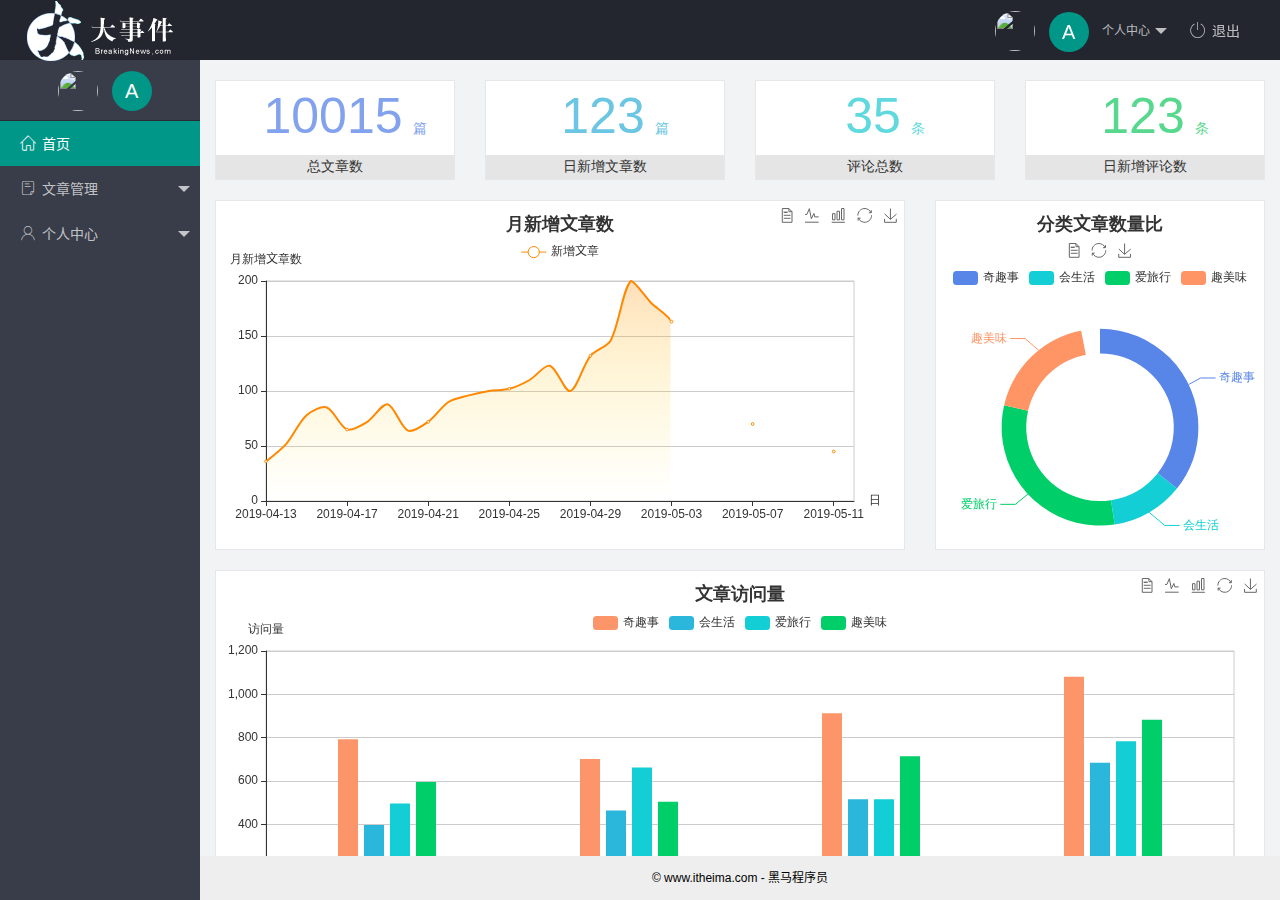
==== commit 9effb086: "完成个人中心功能开发" ====
--- a/index.html
+++ b/index.html
@@ -11,12 +11,7 @@
     <link rel="stylesheet" href="./assets/fonts/iconfont.css">
     <!-- 导入自己的index.css样式表 -->
     <link rel="stylesheet" href="./assets/css/index.css">
-    <!-- 导入jquery.js文件 -->
-    <script src="./assets/lib/jquery.js"></script>
-    <!-- 导入baseAPI.js文件 -->
-    <script src="./assets/js/baseAPI.js"></script>
-    <!-- 导入index.js文件 -->
-    <script src="./assets/js/index.js"></script>
+
 
 </head>
 
@@ -34,9 +29,9 @@
                         <span class="text-avator">A</span> 个人中心
                     </a>
                     <dl class="layui-nav-child">
-                        <dd><a href="">基本资料</a></dd>
-                        <dd><a href="">更改图像</a></dd>
-                        <dd><a href="">重置密码</a></dd>
+                        <dd><a href="./user/user-info.html" target="fm">基本资料</a></dd>
+                        <dd><a href="./user/user-photo.html" target="fm">更改图像</a></dd>
+                        <dd><a href="./user/user-pwd.html" target="fm">重置密码</a></dd>
                     </dl>
                 </li>
                 <li class="layui-nav-item"><a href="javascript:;" id="btnlogout"><span
@@ -67,9 +62,12 @@
                     <li class="layui-nav-item">
                         <a href="javascript:;"><span class="iconfont icon-user"></span>个人中心</a>
                         <dl class="layui-nav-child">
-                            <dd><a href="javascript:;"><i class="layui-icon layui-icon-app"></i> 基本资料</a></dd>
-                            <dd><a href="javascript:;"><i class="layui-icon layui-icon-app"></i> 更换图像</a></dd>
-                            <dd><a href="javascript:;"><i class="layui-icon layui-icon-app"></i> 重置密码</a></dd>
+                            <dd><a href="./user/user-info.html" target="fm"><i class="layui-icon layui-icon-app"></i>
+                                    基本资料</a></dd>
+                            <dd><a href="./user/user-photo.html" target="fm"><i class="layui-icon layui-icon-app"></i>
+                                    更换图像</a></dd>
+                            <dd><a href="./user/user-pwd.html" target="fm"><i class="layui-icon layui-icon-app"></i>
+                                    重置密码</a></dd>
                         </dl>
                     </li>
                 </ul>
@@ -88,6 +86,12 @@
     </div>
     <!-- 导入layui.js文件 -->
     <script src="./assets/lib/layui/layui.all.js"></script>
+    <!-- 导入jquery.js文件 -->
+    <script src="./assets/lib/jquery.js"></script>
+    <!-- 导入baseAPI.js文件 -->
+    <script src="./assets/js/baseAPI.js"></script>
+    <!-- 导入index.js文件 -->
+    <script src="./assets/js/index.js"></script>
 </body>
 
 </html>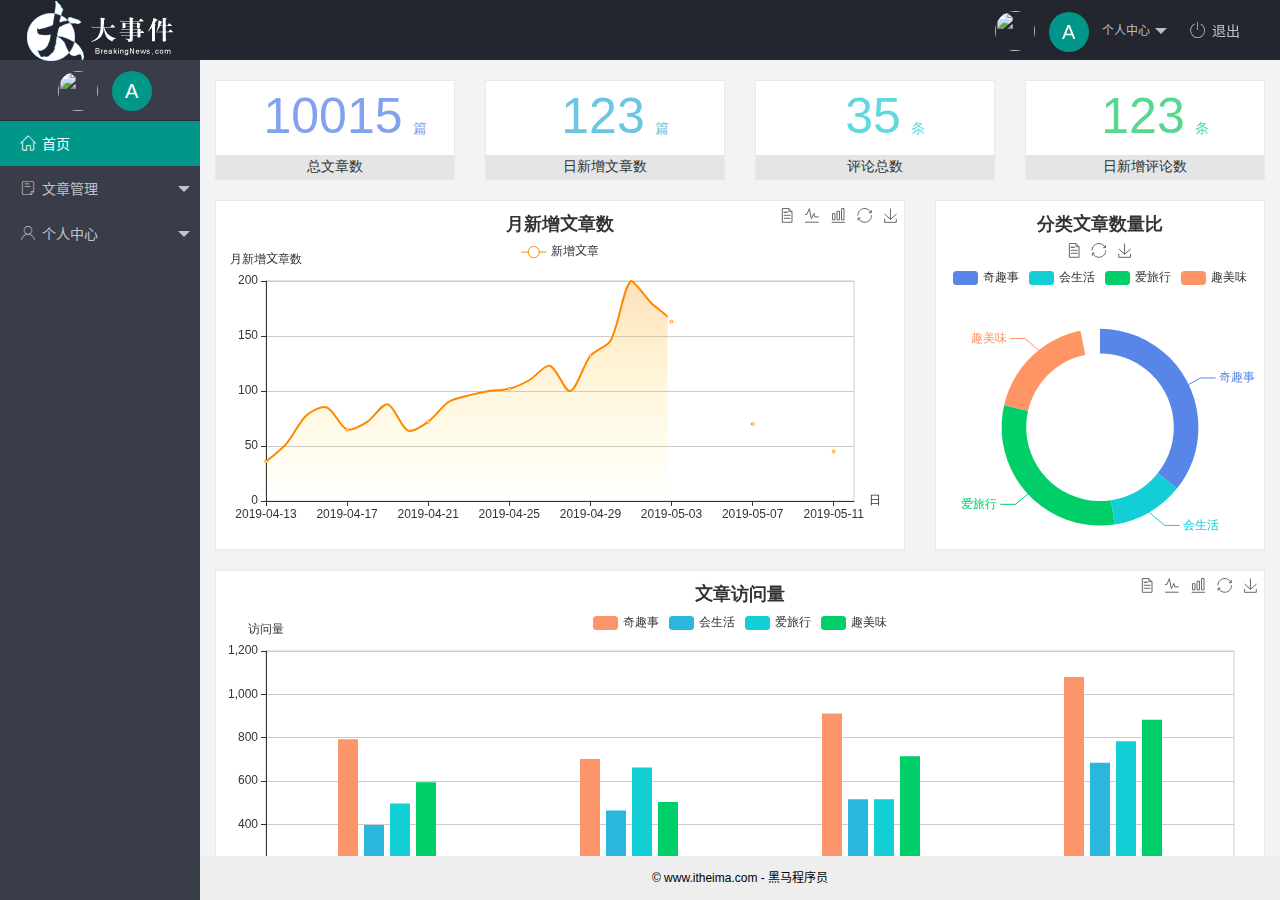
==== commit e35cbc8d: "完成了文章管理模块" ====
--- a/index.html
+++ b/index.html
@@ -54,9 +54,12 @@
                     <li class="layui-nav-item ">
                         <a class="" href="javascript:;"><span class="iconfont icon-16"></span>文章管理</a>
                         <dl class="layui-nav-child">
-                            <dd><a href="javascript:;"><i class="layui-icon layui-icon-app"></i> 文章类别</a></dd>
-                            <dd><a href="javascript:;"><i class="layui-icon layui-icon-app"></i> 文章列表</a></dd>
-                            <dd><a href="javascript:;"><i class="layui-icon layui-icon-app"></i> 发表文章</a></dd>
+                            <dd><a href="/article/art-cate.html" target="fm"><i class="layui-icon layui-icon-app"></i>
+                                    文章类别</a></dd>
+                            <dd><a href="/article/art-list.html" target="fm"><i class="layui-icon layui-icon-app"></i>
+                                    文章列表</a></dd>
+                            <dd><a href="./article/art-pub.html" target="fm"><i class="layui-icon layui-icon-app"></i>
+                                    发表文章</a></dd>
                         </dl>
                     </li>
                     <li class="layui-nav-item">
